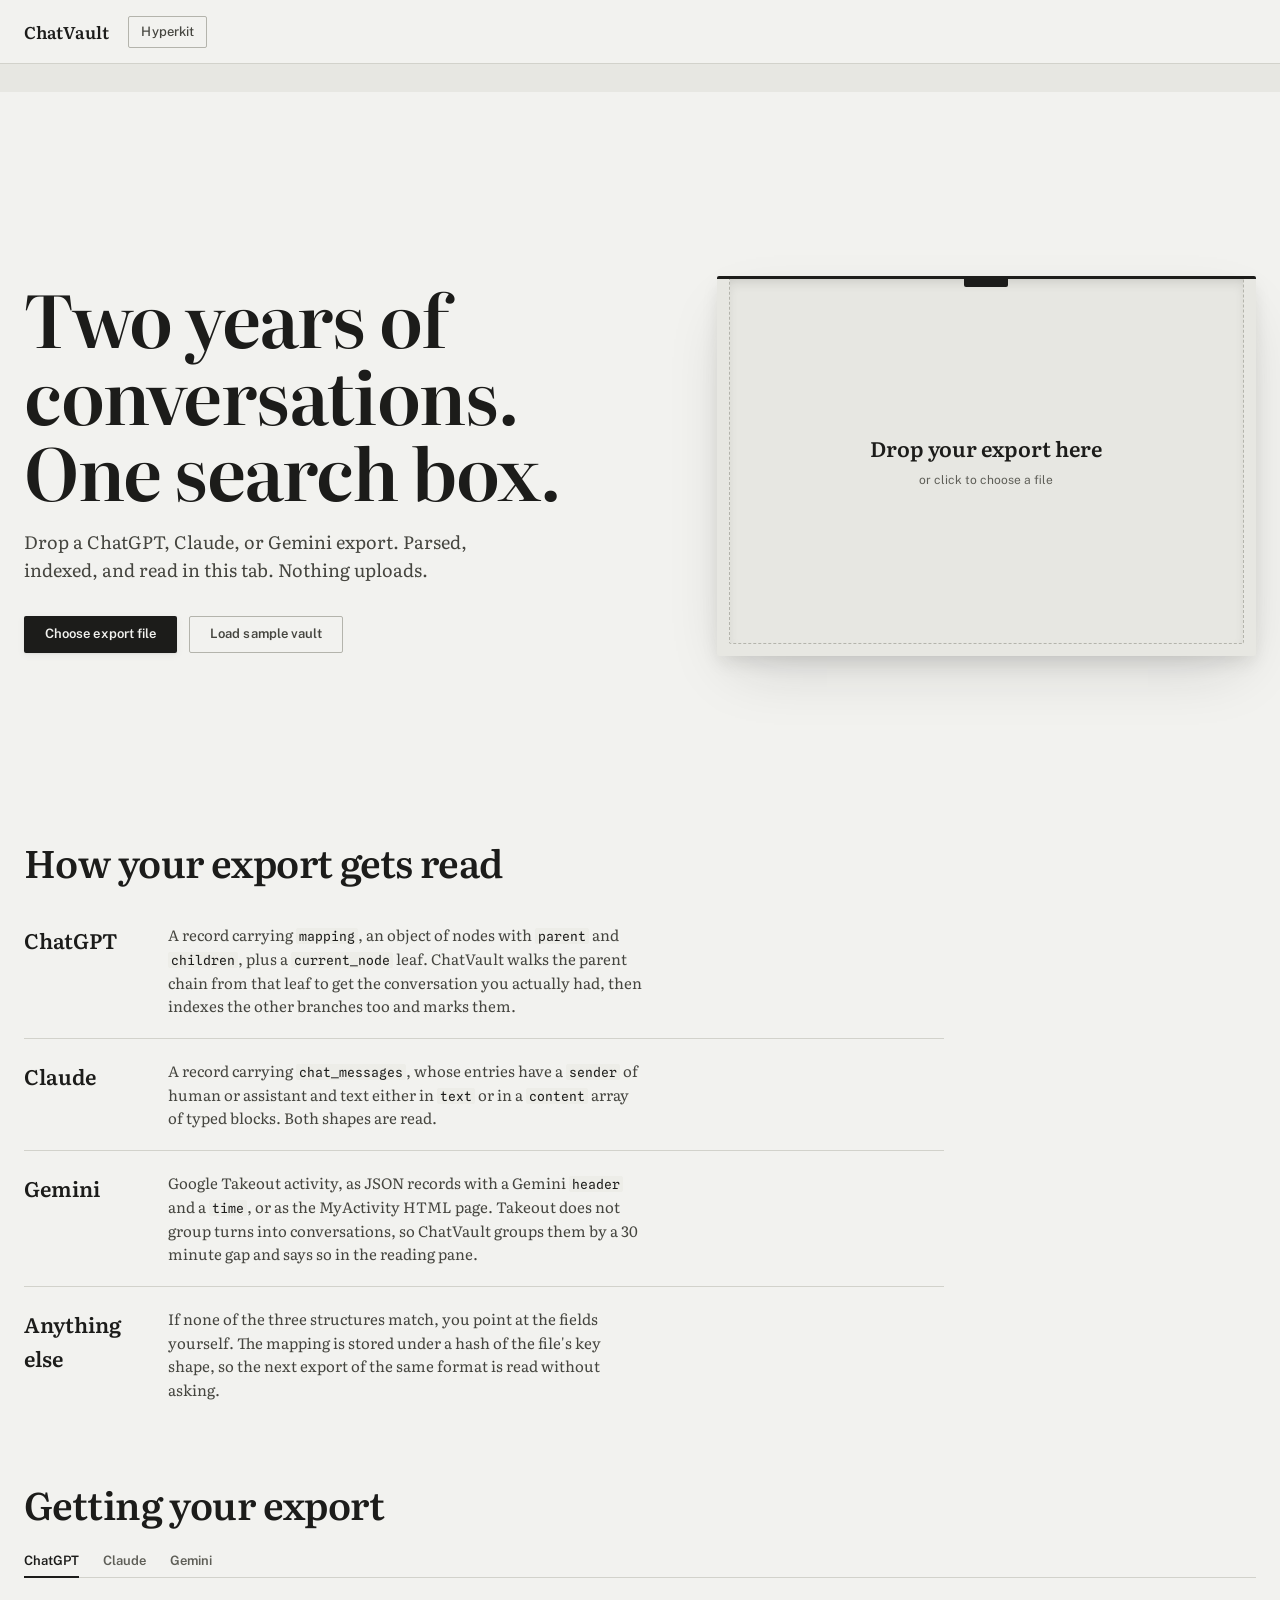
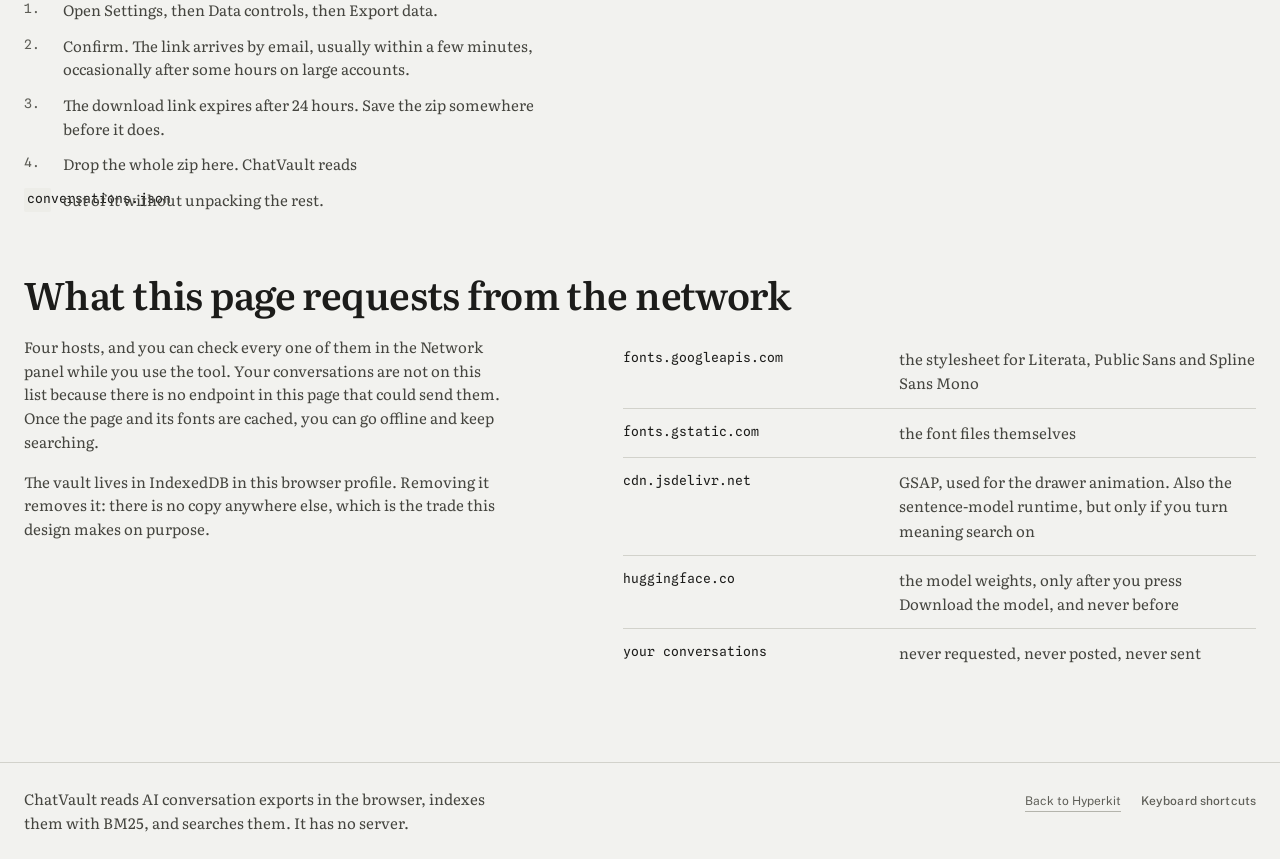
==== chatvault/index.html @ c75c545f "Six browser-native tools, one hub Each tool runs entirely in the visitor's browser: no backend, no b" ====
<!doctype html>
<html lang="en" data-vault="empty">
<head>
<meta charset="utf-8">
<meta name="viewport" content="width=device-width, initial-scale=1">
<title>ChatVault - search your ChatGPT, Claude and Gemini exports in this tab</title>
<meta name="description" content="Drop a ChatGPT, Claude or Gemini export into the page. ChatVault parses it in a Web Worker, builds a BM25 index in the browser, and searches every conversation. Nothing uploads.">
<meta name="color-scheme" content="light">
<!-- Card-catalogue drawer: paper grey card, amber index tab, ink rules. -->
<link rel="icon" href="data:image/svg+xml,%3Csvg xmlns='http://www.w3.org/2000/svg' viewBox='0 0 32 32'%3E%3Crect width='32' height='32' fill='%23F2F2EF'/%3E%3Crect x='8' y='4' width='10' height='5' fill='%23C8901A'/%3E%3Crect x='4.5' y='8.5' width='23' height='19' fill='none' stroke='%231C1C1A' stroke-width='2.5'/%3E%3Cpath d='M9 15h14M9 20h9' stroke='%231C1C1A' stroke-width='2.5'/%3E%3C/svg%3E">
<link rel="preconnect" href="https://fonts.googleapis.com">
<link rel="preconnect" href="https://fonts.gstatic.com" crossorigin>
<link rel="stylesheet" href="https://fonts.googleapis.com/css2?family=Literata:ital,opsz,wght@0,7..72,400..700;1,7..72,400..600&family=Public+Sans:wght@500;600&family=Spline+Sans+Mono:wght@400;500&display=swap">
<link rel="stylesheet" href="./css/tokens.css">
<link rel="stylesheet" href="./css/style.css">
</head>
<body>
<!--
  DIRECTION CONTRACT - chatvault

  THESIS
  A card catalogue for the conversations you already had. The product's one job is to
  prove, in the first three seconds, that a 340 MB export can be opened, indexed, and
  searched without a single byte leaving this tab. Every design decision serves either
  legibility of long-form text or the credibility of that claim. The interface is a
  naming and finding system, not a viewer.

  OWN-WORLD
  The library card catalogue cabinet. Drawers, index cards, tabs that stand proud of the
  card edge, hairline rules, cross-references. Cool paper grey ground (#F2F2EF), deep ink
  text (#1C1C1A), amber index tabs (#C8901A) as the single accent. Literata carries both
  display and body because this is a long-reading product and the serif is functional
  here, not decorative. Public Sans carries UI labels; Spline Sans Mono carries code and
  measured quantities. Corner radius is locked at 2px because a cut card edge is not
  round. No dark mode: this world is paper under a desk lamp, and the brief pins it light.

  STORY
  Empty drawer, filling drawer, full catalogue. The visitor arrives at a physical drawer
  front and drops a file into it. Slivers of card fly in batch by batch, back to front,
  and the drawer visibly thickens. Amber tabs rise from the stack, each one a real term
  pulled from the inverted index being built. The drawer closes, its front plate drops
  away, and the three-column cabinet behind it is revealed. The same stack of card slivers
  then compresses into a 120px spine strip under the search field, where it stays for the
  rest of the session as the live readout of every query. The animation is not decoration
  around the search; it is the search result.

  FIRST VIEWPORT
  Left 54%: an H1 in two lines, one 17-word subline, one primary action, one secondary
  action. Nothing else. No eyebrow, no metric strip, no logo wall, no scroll cue.
  Right 46%: the drop zone rendered as a drawer front, 380px tall, with a 3px ink top
  edge, a solid pull, and an offset soft shadow. It is a real control, not an illustration.
  At 1280x800 the first row of the next section shows about 40px, which is the only
  invitation to scroll the page needs.

  FORM
  Three columns at desktop: drawer (244px, filters, worded labels), index (372px,
  virtualised cards), reading pane (fluid, 68ch measure). One hairline system at 1px.
  One radius at 2px. One accent, amber, used for index tabs, search hits, and the active
  selection only. Shadows always carry an offset and a soft blur; there are no zero-offset
  halos. Spacing is tight inside a group and generous between groups, with more space
  above a heading than below it. Icons are a single drawn SVG set at 1.5px stroke and
  appear in exactly four places. There are no icon-only buttons and no icon rail, because
  a catalogue is a system of names.

  FINISH
  unreviewed and undocumented is unfinished; this build ends with the finish review, the verdict, and DESIGN.md
-->

<svg class="sprite" aria-hidden="true" focusable="false" width="0" height="0">
  <defs>
    <g id="ic-src-chatgpt"><path d="M8 2.2 13 5v6L8 13.8 3 11V5Z"/><path d="M8 2.2V8l5 3"/><path d="M8 8 3 11"/></g>
    <g id="ic-src-claude"><path d="M4 12.6 8 3l4 9.6"/><path d="M5.6 9.2h4.8"/></g>
    <g id="ic-src-gemini"><path d="M8 2.4c.5 3 2.1 4.6 5.1 5.1-3 .5-4.6 2.1-5.1 5.1C7.5 9.6 5.9 8 2.9 7.5c3-.5 4.6-2.1 5.1-5.1Z"/></g>
    <g id="ic-src-custom"><path d="M3.2 3.2h9.6v9.6H3.2z"/><path d="M6.2 6.2h3.6v3.6H6.2z"/></g>
    <g id="ic-chev-left"><path d="M9.8 3.4 5.2 8l4.6 4.6"/></g>
    <g id="ic-chev-right"><path d="M6.2 3.4 10.8 8l-4.6 4.6"/></g>
    <g id="ic-copy"><path d="M5.6 5.6h7v7h-7z"/><path d="M10.4 3.4h-7v7"/></g>
    <g id="ic-close"><path d="M4 4l8 8"/><path d="M12 4l-8 8"/></g>
  </defs>
</svg>

<a class="skiplink" href="#dropzone" data-when="empty">Skip to import</a>
<a class="skiplink" href="#q" data-when="loaded">Skip to search</a>

<header class="rail" id="rail">
  <a class="rail__mark" href="./index.html">ChatVault</a>

  <div class="rail__search" data-when="loaded">
    <div class="qfield">
      <label class="visually-hidden" for="q">Search every conversation</label>
      <input id="q" class="qfield__input" type="search" autocomplete="off" spellcheck="false"
             placeholder="Search every conversation" aria-describedby="q-hint">
      <span class="qfield__hint" id="q-hint">Esc to clear</span>
      <button type="button" id="syntax-toggle" class="linkbtn qfield__syntax" aria-expanded="false" aria-controls="syntax-panel">Syntax</button>
    </div>
    <p class="qfield__error" id="q-error" role="alert" hidden></p>
  </div>

  <nav class="rail__actions" aria-label="Vault">
    <span class="rail__badge" id="sample-badge" hidden>Sample vault</span>
    <button type="button" class="btn btn--line btn--sm" id="filters-toggle" data-when="loaded" aria-expanded="false" aria-controls="filters">Filters</button>
    <button type="button" class="btn btn--line btn--sm" id="stats-btn" data-when="loaded" aria-pressed="false">Stats</button>
    <button type="button" class="btn btn--line btn--sm" id="vault-toggle" data-when="loaded" aria-expanded="false" aria-controls="vault-panel">Import</button>
    <a class="btn btn--line btn--sm" href="../index.html">Hyperkit</a>
  </nav>
</header>

<div class="statusline" id="statusline" data-filled="false" role="status">
  <p class="statusline__text"></p>
</div>

<section class="syntax" id="syntax-panel" data-when="loaded" hidden aria-label="Query syntax">
  <dl class="syntax__list">
    <div><dt>"exact phrase"</dt><dd>words must appear next to each other</dd></div>
    <div><dt>-word</dt><dd>exclude conversations containing this word</dd></div>
    <div><dt>+word</dt><dd>this word is required</dd></div>
    <div><dt>role:human</dt><dd>only your messages. role:assistant for the other side</dd></div>
    <div><dt>source:chatgpt</dt><dd>also claude, gemini</dd></div>
    <div><dt>after:2025-03</dt><dd>before:2025-06-01</dd></div>
    <div><dt>has:code</dt><dd>only conversations containing a code block</dd></div>
  </dl>
</section>

<div class="controls" data-when="loaded">
  <div class="mode" id="mode-toggle" role="group" aria-label="Search mode">
    <span class="mode__indicator" aria-hidden="true"></span>
    <button type="button" class="mode__btn" data-mode="exact" aria-pressed="true" tabindex="0">Exact</button>
    <button type="button" class="mode__btn" data-mode="expanded" aria-pressed="false" tabindex="-1">Expanded</button>
    <button type="button" class="mode__btn" data-mode="meaning" aria-pressed="false" tabindex="-1" hidden disabled>Meaning</button>
  </div>
  <button type="button" class="linkbtn linkbtn--dotted" id="semantic-enable" aria-expanded="false" aria-controls="semantic-panel" hidden>Enable meaning search</button>
  <div class="chips" id="expansion-chips" hidden></div>
</div>

<div class="semantic" id="semantic-panel" data-when="loaded" hidden>
  <p class="semantic__body">This downloads a 23 MB sentence model from huggingface.co, once. It runs in this tab. Your conversations are never sent anywhere.</p>
  <p class="semantic__state" id="semantic-state"></p>
  <div class="semantic__actions">
    <button type="button" class="btn btn--solid btn--sm" id="semantic-go">Download the model</button>
    <button type="button" class="btn btn--line btn--sm" id="semantic-not-now">Not now</button>
  </div>
</div>

<section class="kbhelp" id="keyboard-help" hidden aria-label="Keyboard shortcuts">
  <dl class="kbhelp__list">
    <div><dt><kbd>/</kbd> <kbd>Ctrl</kbd>+<kbd>K</kbd></dt><dd>Focus the search field and select what is in it</dd></div>
    <div><dt><kbd>Esc</kbd></dt><dd>Clear the query, then close whatever is open, one layer at a time</dd></div>
    <div><dt><kbd>Up</kbd> <kbd>Down</kbd></dt><dd>Move through the index, even while typing</dd></div>
    <div><dt><kbd>Enter</kbd></dt><dd>Open the selected conversation. <kbd>Shift</kbd>+<kbd>Enter</kbd> keeps focus in the index</dd></div>
    <div><dt><kbd>j</kbd> <kbd>k</kbd></dt><dd>Next and previous message in the reading pane</dd></div>
    <div><dt><kbd>[</kbd> <kbd>]</kbd></dt><dd>Previous and next branch at the first branch point</dd></div>
    <div><dt><kbd>n</kbd> <kbd>Shift</kbd>+<kbd>n</kbd></dt><dd>Next and previous search hit</dd></div>
    <div><dt><kbd>Ctrl</kbd>+<kbd>Enter</kbd></dt><dd>Search including messages on branches you did not keep</dd></div>
    <div><dt><kbd>g</kbd> then <kbd>s</kbd></dt><dd>Statistics. <kbd>g</kbd> then <kbd>i</kbd> returns to the index</dd></div>
    <div><dt><kbd>?</kbd></dt><dd>Open and close this list</dd></div>
  </dl>
</section>

<div class="notice-host" id="page-notice" hidden></div>

<!-- ==================================================================== -->
<!-- EMPTY STATE                                                          -->
<!-- ==================================================================== -->
<main class="entry" data-when="empty">
  <section class="hero">
    <div class="hero__text">
      <h1 class="hero__title">Two years of conversations.<br>One search box.</h1>
      <p class="hero__sub">Drop a ChatGPT, Claude, or Gemini export. Parsed, indexed, and read in this tab. Nothing uploads.</p>
      <div class="hero__actions">
        <button type="button" class="btn btn--solid" id="choose-file">Choose export file</button>
        <button type="button" class="btn btn--line" id="load-sample">Load sample vault</button>
      </div>
    </div>

    <div class="hero__drawer">
      <div class="dropzone" id="dropzone" role="button" tabindex="0" data-state="idle"
           aria-label="Choose export file. You can also drop a file here.">
        <div class="dropzone__plate" aria-hidden="true"><span class="dropzone__pull"></span></div>
        <div class="dropzone__cavity">
          <canvas class="drawer-canvas" id="drawer-canvas" role="img" aria-label="The drawer fills with one card sliver per conversation as the file is read."></canvas>
          <div class="tabstrip" id="tabstrip" aria-hidden="true"></div>
          <div class="dropzone__copy">
            <p class="dropzone__label">Drop your export here</p>
            <p class="dropzone__sub">or click to choose a file</p>
          </div>
          <div class="dropzone__progress" id="dropzone-progress" role="progressbar" aria-valuemin="0" aria-valuemax="100" aria-valuenow="0" hidden>
            <span class="dropzone__bar"></span>
          </div>
        </div>
      </div>
      <!-- The drop zone above is the labelled control. This input is the file
           picker it opens, so it stays out of the tab order rather than
           appearing as a second, unlabelled button. -->
      <input class="visually-hidden" id="file-input" type="file" tabindex="-1" aria-hidden="true"
             accept=".json,.zip,.html,application/json,application/zip,text/html">
      <div class="notice-host" id="dropzone-notice" hidden></div>
      <div class="wizard-host" id="wizard" hidden></div>
    </div>
  </section>

  <section class="formats">
    <h2 class="section__title">How your export gets read</h2>
    <ol class="formats__list">
      <li class="formats__row">
        <span class="formats__name">ChatGPT</span>
        <p class="formats__what">A record carrying <code>mapping</code>, an object of nodes with <code>parent</code> and <code>children</code>, plus a <code>current_node</code> leaf. ChatVault walks the parent chain from that leaf to get the conversation you actually had, then indexes the other branches too and marks them.</p>
      </li>
      <li class="formats__row">
        <span class="formats__name">Claude</span>
        <p class="formats__what">A record carrying <code>chat_messages</code>, whose entries have a <code>sender</code> of human or assistant and text either in <code>text</code> or in a <code>content</code> array of typed blocks. Both shapes are read.</p>
      </li>
      <li class="formats__row">
        <span class="formats__name">Gemini</span>
        <p class="formats__what">Google Takeout activity, as JSON records with a Gemini <code>header</code> and a <code>time</code>, or as the MyActivity HTML page. Takeout does not group turns into conversations, so ChatVault groups them by a 30 minute gap and says so in the reading pane.</p>
      </li>
      <li class="formats__row">
        <span class="formats__name">Anything else</span>
        <p class="formats__what">If none of the three structures match, you point at the fields yourself. The mapping is stored under a hash of the file's key shape, so the next export of the same format is read without asking.</p>
      </li>
    </ol>
  </section>

  <section class="guides">
    <h2 class="section__title">Getting your export</h2>
    <div class="guides__tabs" id="guide-tabs" role="tablist" aria-label="Export instructions by provider">
      <button type="button" role="tab" id="guide-tab-chatgpt" aria-selected="true" aria-controls="guide-chatgpt" tabindex="0">ChatGPT</button>
      <button type="button" role="tab" id="guide-tab-claude" aria-selected="false" aria-controls="guide-claude" tabindex="-1">Claude</button>
      <button type="button" role="tab" id="guide-tab-gemini" aria-selected="false" aria-controls="guide-gemini" tabindex="-1">Gemini</button>
    </div>
    <div class="guides__panel" id="guide-chatgpt" role="tabpanel" aria-labelledby="guide-tab-chatgpt">
      <ol class="guides__steps">
        <li>Open Settings, then Data controls, then Export data.</li>
        <li>Confirm. The link arrives by email, usually within a few minutes, occasionally after some hours on large accounts.</li>
        <li>The download link expires after 24 hours. Save the zip somewhere before it does.</li>
        <li>Drop the whole zip here. ChatVault reads <code>conversations.json</code> out of it without unpacking the rest.</li>
      </ol>
    </div>
    <div class="guides__panel" id="guide-claude" role="tabpanel" aria-labelledby="guide-tab-claude" hidden>
      <ol class="guides__steps">
        <li>Open Settings, then Privacy, then Export data.</li>
        <li>Confirm. The link arrives by email, usually within minutes.</li>
        <li>The zip contains <code>conversations.json</code> along with account files that ChatVault ignores.</li>
        <li>Drop the zip here. If your browser cannot unzip in the page, unzip it and drop <code>conversations.json</code> instead.</li>
      </ol>
    </div>
    <div class="guides__panel" id="guide-gemini" role="tabpanel" aria-labelledby="guide-tab-gemini" hidden>
      <ol class="guides__steps">
        <li>Go to Google Takeout and deselect everything.</li>
        <li>Select My Activity, then use the format button to choose JSON, then restrict it to the Gemini Apps product.</li>
        <li>Export. Takeout is slower than the other two: expect anything from minutes to a day depending on account size.</li>
        <li>Drop the archive here, or drop <code>MyActivity.json</code> or <code>MyActivity.html</code> on its own.</li>
      </ol>
    </div>
  </section>

  <section class="privacy">
    <h2 class="section__title">What this page requests from the network</h2>
    <div class="privacy__grid">
      <div class="privacy__prose">
        <p>Four hosts, and you can check every one of them in the Network panel while you use the tool. Your conversations are not on this list because there is no endpoint in this page that could send them. Once the page and its fonts are cached, you can go offline and keep searching.</p>
        <p>The vault lives in IndexedDB in this browser profile. Removing it removes it: there is no copy anywhere else, which is the trade this design makes on purpose.</p>
      </div>
      <dl class="privacy__manifest">
        <div><dt>fonts.googleapis.com</dt><dd>the stylesheet for Literata, Public Sans and Spline Sans Mono</dd></div>
        <div><dt>fonts.gstatic.com</dt><dd>the font files themselves</dd></div>
        <div><dt>cdn.jsdelivr.net</dt><dd>GSAP, used for the drawer animation. Also the sentence-model runtime, but only if you turn meaning search on</dd></div>
        <div><dt>huggingface.co</dt><dd>the model weights, only after you press Download the model, and never before</dd></div>
        <div><dt>your conversations</dt><dd>never requested, never posted, never sent</dd></div>
      </dl>
    </div>
  </section>
</main>

<!-- ==================================================================== -->
<!-- LOADED STATE                                                         -->
<!-- ==================================================================== -->
<div class="spine" id="spine" data-when="loaded">
  <canvas class="spine__canvas" id="spine-canvas" tabindex="0" role="img"
          aria-label="One sliver per conversation, oldest at the left. Use the left and right arrow keys to move, Enter to open."></canvas>
  <p class="spine__label" id="spine-label" aria-live="off"></p>
</div>

<main class="workspace" id="workspace" data-when="loaded" data-view="index" data-pane="both">
  <aside class="filters" id="filters" data-open="false" aria-label="Filters">
    <div class="filtergroup">
      <h2 class="filters__head">Source</h2>
      <div class="chips" id="source-chips"></div>
    </div>

    <div class="filtergroup">
      <h2 class="filters__head">Who is speaking</h2>
      <div class="radios">
        <label><input type="radio" name="role" value="any" checked><span>Anyone</span></label>
        <label><input type="radio" name="role" value="human"><span>You asked</span></label>
        <label><input type="radio" name="role" value="assistant"><span>Assistant said</span></label>
      </div>
    </div>

    <div class="filtergroup">
      <h2 class="filters__head">Dates</h2>
      <div class="daterange">
        <label class="daterange__field"><span>From</span><input type="month" id="date-from" class="field"></label>
        <label class="daterange__field"><span>To</span><input type="month" id="date-to" class="field"></label>
      </div>
      <p class="daterange__error" id="date-error" hidden>
        The start month is after the end month.
        <button type="button" class="linkbtn" id="date-swap">Swap</button>
      </p>
      <div class="daterange__quick">
        <button type="button" class="linkbtn" data-range="30">Last 30 days</button>
        <button type="button" class="linkbtn" data-range="year">This year</button>
        <button type="button" class="linkbtn" data-range="all">All time</button>
      </div>
    </div>

    <div class="filtergroup">
      <h2 class="filters__head">Contents</h2>
      <label class="checkline"><input type="checkbox" id="has-code"><span>Only conversations with code</span></label>
    </div>

    <button type="button" class="filters__clear" id="clear-filters" hidden>Clear all filters (0)</button>
  </aside>

  <section class="index" id="index" aria-label="Conversation index">
    <header class="index__bar">
      <p class="index__count" aria-hidden="true">0 conversations</p>
    </header>
    <div class="index__skeleton" hidden></div>
    <div class="index__scroll">
      <div class="index__spacer"></div>
      <div class="index__track" role="listbox" tabindex="0" aria-label="Conversations"></div>
      <div class="index__empty" hidden></div>
    </div>
  </section>

  <section class="reader" id="reader" data-empty="true" aria-label="Conversation">
    <header class="reader__header">
      <button type="button" class="btn btn--line btn--sm reader__back" id="back-to-index">Back to index</button>
      <h2 class="reader__title">Nothing selected</h2>
      <p class="reader__meta"></p>
      <div class="reader__tools">
        <div class="matchbar" hidden>
          <span class="matchbar__count">0 matches</span>
          <button type="button" class="matchbar__prev" aria-label="Previous match"><svg width="10" height="10" viewBox="0 0 16 16" aria-hidden="true" class="ic"><use href="#ic-chev-left"></use></svg></button>
          <button type="button" class="matchbar__next" aria-label="Next match"><svg width="10" height="10" viewBox="0 0 16 16" aria-hidden="true" class="ic"><use href="#ic-chev-right"></use></svg></button>
        </div>
        <div class="export">
          <button type="button" class="btn btn--line btn--sm" id="export-btn" aria-expanded="false" aria-controls="export-popover">Export</button>
          <div class="popover" id="export-popover" hidden>
            <button type="button" data-export="one-markdown">This conversation as Markdown</button>
            <button type="button" data-export="one-json">This conversation as JSON</button>
            <hr>
            <button type="button" data-export="all-markdown">All results as Markdown (.zip)</button>
            <button type="button" data-export="all-json">All results as JSON</button>
          </div>
        </div>
      </div>
    </header>
    <div class="notice-host reader__notice" hidden></div>
    <p class="reader__empty">Pick a conversation on the left, or type in the search field. Every message on every branch is already indexed.</p>
    <div class="reader__paging" hidden></div>
    <div class="reader__scroll">
      <div class="reader__spacer"></div>
      <div class="reader__track"></div>
    </div>
  </section>

  <section class="stats" id="stats-view" aria-label="Statistics"></section>
</main>

<div class="vault" id="vault-panel" data-when="loaded" hidden aria-label="Vault">
  <div class="vault__inner">
    <h2 class="vault__title">Your vault</h2>
    <ul class="vault__sources" id="vault-sources"></ul>
    <p class="vault__usage" id="vault-usage"></p>
    <div class="vault__row">
      <button type="button" class="btn btn--line btn--sm" id="persist-btn">Keep this vault when storage runs low</button>
      <p class="vault__state" id="persist-state"></p>
    </div>
    <div class="vault__row">
      <button type="button" class="btn btn--solid btn--sm" id="import-more">Import another export</button>
    </div>
    <div class="vault__danger">
      <h3 class="vault__danger-title">Clear the whole vault</h3>
      <p class="vault__danger-body">This cannot be undone. Your original export files are not touched.</p>
      <label class="vault__confirm">
        <span>Type <code>delete</code> to confirm</span>
        <input type="text" id="delete-confirm" class="field" autocomplete="off" spellcheck="false">
      </label>
      <button type="button" class="btn btn--alert btn--sm" id="delete-btn" disabled>Clear the whole vault</button>
    </div>
    <button type="button" class="btn btn--line btn--sm vault__close" id="vault-close">Close</button>
  </div>
</div>

<p class="visually-hidden" id="live" aria-live="polite" aria-atomic="true"></p>

<footer class="foot">
  <p class="foot__what">ChatVault reads AI conversation exports in the browser, indexes them with BM25, and searches them. It has no server.</p>
  <nav class="foot__links" aria-label="Elsewhere">
    <a href="../index.html">Back to Hyperkit</a>
    <button type="button" class="linkbtn" id="kb-toggle" aria-expanded="false" aria-controls="keyboard-help">Keyboard shortcuts</button>
  </nav>
</footer>

<script src="https://cdn.jsdelivr.net/npm/gsap@3.13.0/dist/gsap.min.js" defer></script>
<script type="module" src="./js/main.js"></script>
</body>
</html>
---- chatvault/css/tokens.css ----
/* ==========================================================================
   ChatVault - design tokens
   World: library card catalogue (VISUAL-WORLDS.md #6, pinned).

   This file is the ONLY source of colour in the project.
   No bare hex values are allowed anywhere else in css/ or js/.

   Contrast ratios in comments are measured against the WCAG 2.x relative
   luminance formula and are stated as (foreground on background).
   ========================================================================== */

:root {
  color-scheme: light;

  /* ------------------------------------------------------------------
     SURFACES
     Cool paper grey. Not warm cream, not beige.
     ------------------------------------------------------------------ */
  --paper:              #F2F2EF;  /* page ground */
  --surface-card:       #FAFAF8;  /* index cards, assistant messages, popovers */
  --surface-recessed:   #E7E7E2;  /* drawer cavity, filter panel, skeletons */
  --surface-code:       #EDEDE8;  /* code blocks */
  --surface-inverse:    #1C1C1A;  /* selected chips, active toggle segment */

  /* ------------------------------------------------------------------
     INK
     Every step is lightened from --ink's own hue (near-neutral, hue 60,
     very low saturation). These are not neutral greys.
     ------------------------------------------------------------------ */
  --ink:            #1C1C1A;  /* 15.22 on paper | 16.33 on card | 13.76 on recessed */
  --ink-2:          #45453F;  /*  8.60 on paper |  9.23 on card |  7.78 on recessed */
  --ink-3:          #5E5E57;  /*  5.82 on paper |  6.25 on card |  5.27 on recessed */
  --ink-4:          #67675F;  /*  5.08 on paper |  5.45 on card |  4.86 on code     */
  --ink-disabled:   #7E7E76;  /*  3.72 on paper |  3.30 on recessed (disabled only) */

  /* ------------------------------------------------------------------
     RULES
     One hairline system. 1px everywhere. Non-text, so no 4.5 floor.
     ------------------------------------------------------------------ */
  --rule:           #D2D2CB;  /* 1.35 on paper - row and section dividers */
  --rule-strong:    #B4B4AC;  /* 1.86 on paper - field underlines, chip outlines */

  /* ------------------------------------------------------------------
     ACCENT - amber. The colour of an index tab. The only accent.
     --amber is for surfaces and lines ONLY. It never carries text.
     Text that must read as amber uses --amber-deep.
     ------------------------------------------------------------------ */
  --amber:              #C8901A;  /* 2.51 on paper - surfaces and 1-3px marks only */
  --amber-deep:         #8A5F06;  /*  5.03 on paper |  5.40 on card |  4.81 on code */
  --amber-wash:         #F6E7C4;  /* ink 13.94 on it | ink-3 5.33 on it */
  --amber-wash-strong:  #EFD9A8;  /* ink 12.40 on it - hover step of amber-wash */
  --hit:                #F0D48A;  /* ink 11.78 on it - search <mark> ground */
  --ink-on-amber:       #1C1C1A;  /* 6.06 on --amber */

  /* ------------------------------------------------------------------
     ALERT - semantic only, never decorative. No green anywhere:
     success is expressed with amber plus words.
     ------------------------------------------------------------------ */
  --alert:          #A62B1F;  /* 6.27 on paper | 6.73 on card | 5.65 on alert-wash */
  --alert-wash:     #F7E2DE;  /* ink 13.73 on it */

  /* the only translucent colour in the system, tinted from the ink hue */
  --scrim:          rgba(28, 28, 26, .28);

  /* ------------------------------------------------------------------
     CODE TOKENS - all inside the paper world's gamut (ink, amber,
     burnt earth, grey). Keywords use weight, not hue.
     Background is --surface-code.
     ------------------------------------------------------------------ */
  --code-key:       #1C1C1A;  /* 14.53 on code - paired with weight 650 */
  --code-str:       #8A5F06;  /*  4.81 on code */
  --code-num:       #8C3B12;  /*  6.50 on code */
  --code-com:       #67675F;  /*  4.86 on code - italic */
  --code-punct:     #5E5E57;  /*  5.56 on code */
  --code-weight-key: 650;

  /* ------------------------------------------------------------------
     FOCUS
     ------------------------------------------------------------------ */
  --focus:          #8A5F06;  /* 5.03 on paper - default ring */
  --focus-inverse:  #C8901A;  /* 6.06 on --surface-inverse */
  --focus-width:    2px;
  --focus-offset:   2px;

  /* ------------------------------------------------------------------
     TYPE FAMILIES
     Literata is the only serif in the whole portfolio, justified by
     long-form reading and by the catalogue-card typographic tradition.
     ------------------------------------------------------------------ */
  --font-read: "Literata", Georgia, "Times New Roman", serif;
  --font-ui:   "Public Sans", system-ui, -apple-system, "Segoe UI", sans-serif;
  --font-mono: "Spline Sans Mono", ui-monospace, "SF Mono", Menlo, monospace;

  /* ------------------------------------------------------------------
     TYPE SCALE
     Each token below is used together with its matching line-height,
     tracking, weight and optical size. Ratios: 4.5 / 2.375 / 1.3125 /
     1.0625 / 0.8125. Tracking floor is -0.02em (limit is -0.04em).
     ------------------------------------------------------------------ */

  /* display - H1 */
  --t-display-size:   clamp(2.75rem, 6.2vw, 4.5rem);
  --t-display-lh:     1.06;
  --t-display-ls:     -0.02em;
  --t-display-wght:   620;
  --t-display-opsz:   72;

  /* h2 - section headings */
  --t-h2-size:        clamp(1.75rem, 3vw, 2.375rem);
  --t-h2-lh:          1.14;
  --t-h2-ls:          -0.015em;
  --t-h2-wght:        600;
  --t-h2-opsz:        36;

  /* h3 - conversation title, stats subheads */
  --t-h3-size:        1.3125rem;
  --t-h3-lh:          1.25;
  --t-h3-ls:          -0.01em;
  --t-h3-wght:        600;
  --t-h3-opsz:        20;

  /* card - index card title */
  --t-card-size:      1rem;
  --t-card-lh:        1.32;
  --t-card-ls:        -0.005em;
  --t-card-wght:      560;
  --t-card-opsz:      16;

  /* read - message body */
  --t-read-size:      1.0625rem;
  --t-read-lh:        1.62;
  --t-read-ls:        0em;
  --t-read-wght:      400;
  --t-read-opsz:      16;
  /* Measured, not assumed: `ch` is the advance of "0", which in Literata is
     much wider than its average lowercase letter, so 68ch renders about 90
     characters per line. 56ch lands the rendered line at 65 to 75 characters,
     which is what the requirement is actually about. */
  --measure-read:     56ch;

  /* body - explanatory prose */
  --t-body-size:      0.9375rem;
  --t-body-lh:        1.58;
  --t-body-ls:        0em;
  --t-body-wght:      400;
  --t-body-opsz:      14;
  --measure-body:     53ch;   /* same correction, measured at the 15px body size */

  /* ui - buttons, chips, filter labels */
  --t-ui-size:        0.8125rem;
  --t-ui-lh:          1.40;
  --t-ui-ls:          0.005em;
  --t-ui-wght:        500;

  /* ui-sm - metadata, role labels, card second line */
  --t-ui-sm-size:     0.75rem;
  --t-ui-sm-lh:       1.35;
  --t-ui-sm-ls:       0.01em;
  --t-ui-sm-wght:     500;

  /* mono - code, byte counts, query syntax */
  --t-mono-size:      0.8125rem;
  --t-mono-lh:        1.62;
  --t-mono-ls:        0em;
  --t-mono-wght:      400;

  /* mono-sm - tab strip terms above the spine */
  --t-mono-sm-size:   0.6875rem;
  --t-mono-sm-lh:     1.4;
  --t-mono-sm-ls:     0.02em;
  --t-mono-sm-wght:   500;

  /* italic descender reserve - Literata italic y g j p q */
  --italic-lh-floor:  1.1;
  --italic-pb:        0.08em;

  /* ------------------------------------------------------------------
     SPACING - 4px base.
     Rhythm: tight inside a group, generous between groups,
     twice as much space above a heading as below it.
     ------------------------------------------------------------------ */
  --s-1:  2px;
  --s-2:  4px;
  --s-3:  6px;
  --s-4:  8px;
  --s-5:  12px;
  --s-6:  16px;
  --s-7:  20px;
  --s-8:  24px;
  --s-9:  32px;
  --s-10: 44px;
  --s-11: 60px;
  --s-12: 84px;
  --s-13: 120px;

  --space-heading-above: var(--s-11);  /* 60px */
  --space-heading-below: var(--s-7);   /* 20px, exactly one third of above */
  --space-section:       var(--s-12);  /* 84px desktop */

  /* ------------------------------------------------------------------
     RADIUS - one system, locked. A cut card edge is not round.
     No pills, no 12px cards, no circular buttons.
     ------------------------------------------------------------------ */
  --r:    2px;
  --r-0:  0px;

  /* ------------------------------------------------------------------
     SHADOW - every shadow carries an offset and a soft blur,
     tinted from the ink hue. No zero-offset halos.
     No hard block shadows: this world is not neobrutalist.
     ------------------------------------------------------------------ */
  --shadow-card:          0 1px 2px rgba(28, 28, 26, .06), 0 2px 8px rgba(28, 28, 26, .05);
  --shadow-raised:        0 2px 4px rgba(28, 28, 26, .07), 0 10px 24px -6px rgba(28, 28, 26, .11);
  --shadow-drawer:        0 8px 18px -4px rgba(28, 28, 26, .13), 0 24px 60px -18px rgba(28, 28, 26, .18);
  --shadow-drawer-hover:  0 10px 22px -4px rgba(28, 28, 26, .16), 0 30px 72px -18px rgba(28, 28, 26, .22);
  --shadow-inset-rule:    inset 0 -1px 0 var(--rule);
  --shadow-drawer-cavity: inset 0 6px 14px -6px rgba(28, 28, 26, .20);

  /* ------------------------------------------------------------------
     MOTION
     Exponential ease-out from an already-visible default state.
     Linear is never a default. "none" is used in exactly two places
     and both are data-driven, not motion: the tab strip's continuous
     drift and the canvas progress value bound to real byte progress.
     ------------------------------------------------------------------ */
  --dur-1:      120ms;   /* state feedback: hover, chip toggle, :active */
  --dur-2:      180ms;   /* search restate, tab rise, popover open */
  --dur-3:      300ms;   /* pane swap, mobile overlay slide */
  --dur-4:      520ms;   /* drawer plate drop, workspace reveal */
  --dur-batch:  640ms;   /* one batch of card slivers in flight */
  --dur-trail:  350ms;   /* sliver trail decay */

  --ease-out:     cubic-bezier(.16, 1, .3, 1);      /* default, ~ power4.out */
  --ease-settle:  cubic-bezier(.22, 1.15, .36, 1);  /* tiny overshoot on landing */
  --ease-in-out:  cubic-bezier(.65, 0, .35, 1);     /* pane swap */
  --ease-in:      cubic-bezier(.55, 0, 1, .45);     /* exits only */

  /* ------------------------------------------------------------------
     LAYOUT
     ------------------------------------------------------------------ */
  --rail-h:           64px;
  --rail-h-mobile:    112px;
  --status-h:         28px;   /* always reserved, prevents CLS */
  --spine-h:          120px;
  --spine-h-mobile:   72px;
  --drawer-w:         244px;
  --index-w:          372px;
  --index-w-md:       300px;
  --row-h-index:      92px;
  --row-h-index-sm:   104px;
  --row-h-msg-est:    180px;  /* estimate before measurement */
  --dropzone-h:       380px;
  --dropzone-h-sm:    240px;
  --bp-md:            768px;
  --bp-lg:            1120px;

  /* canvas geometry for the signature moment */
  --sliver-h:         3px;
  --sliver-gap:       1px;
  --sliver-max:       4000;
}

/* ==========================================================================
   REDUCED MOTION
   Content is visible by default in every case. Nothing in this stylesheet
   sets opacity: 0 waiting to be rescued by JavaScript. These overrides only
   collapse durations; the GSAP side is handled with gsap.matchMedia().
   ========================================================================== */
@media (prefers-reduced-motion: reduce) {
  :root {
    --dur-1:     1ms;
    --dur-2:     1ms;
    --dur-3:     1ms;
    --dur-4:     1ms;
    --dur-batch: 1ms;
    --dur-trail: 1ms;
  }
}

/* ==========================================================================
   NO DARK MODE - deliberate.
   The use scene is long-form reading of large amounts of text, the world is
   a paper card catalogue, and VISUAL-WORLDS.md pins this project as light.
   A prefers-color-scheme: dark block would contradict all three.
   ========================================================================== */
---- chatvault/css/style.css ----
/* ==========================================================================
   ChatVault - layout and components
   Every colour, size, radius, shadow and duration below comes from
   tokens.css. There are no bare hex values in this file.
   ========================================================================== */

*,
*::before,
*::after { box-sizing: border-box; }

html {
  background: var(--paper);
  -webkit-text-size-adjust: 100%;
}

body {
  margin: 0;
  min-height: 100dvh;
  background: var(--paper);
  color: var(--ink);
  font-family: var(--font-read);
  font-size: var(--t-read-size);
  line-height: var(--t-read-lh);
  font-variation-settings: "opsz" var(--t-read-opsz);
  display: flex;
  flex-direction: column;
}

h1, h2, h3, h4, p, dl, dd, ol, ul, figure, pre { margin: 0; }

/* Body is a flex column. Everything except the workspace keeps its own height;
   only the workspace absorbs what is left. Without this the rail and the status
   slot shrink and the 28px reserved slot stops preventing layout shift. */
body > .rail,
body > .statusline,
body > .syntax,
body > .controls,
body > .semantic,
body > .kbhelp,
body > .notice-host,
body > .spine,
body > .foot,
body > .sprite,
body > .skiplink { flex: none; }
ol, ul { padding: 0; list-style: none; }
code, pre, kbd { font-family: var(--font-mono); }

.sprite { position: absolute; }
.ic {
  fill: none;
  stroke: currentColor;
  stroke-width: 1.5;
  stroke-linecap: round;
  stroke-linejoin: round;
  flex: none;
}

.visually-hidden {
  position: absolute;
  width: 1px; height: 1px;
  margin: -1px; padding: 0;
  overflow: hidden;
  clip-path: inset(50%);
  white-space: nowrap;
  border: 0;
}

:focus-visible {
  outline: var(--focus-width) solid var(--focus);
  outline-offset: var(--focus-offset);
}

::selection { background: var(--hit); color: var(--ink); }

/* ---------------------------------------------------------- page states */

/* The hidden attribute must win over any component `display` rule below.
   Without this, panels authored with display:flex/grid ignore [hidden]. */
[hidden] { display: none !important; }

[data-vault="empty"] [data-when="loaded"] { display: none !important; }
[data-vault="loaded"] [data-when="empty"] { display: none !important; }

/* ------------------------------------------------------------- skip link */

.skiplink {
  position: absolute;
  left: var(--s-6);
  top: calc(-1 * var(--s-13));
  z-index: 40;
  background: var(--surface-inverse);
  color: var(--paper);
  font-family: var(--font-ui);
  font-size: var(--t-ui-size);
  font-weight: var(--t-ui-wght);
  padding: var(--s-3) var(--s-6);
  border-radius: var(--r);
  text-decoration: none;
  transition: top var(--dur-2) var(--ease-out);
}
.skiplink:focus { top: var(--s-4); }

/* ------------------------------------------------------------- controls */

.btn {
  display: inline-flex;
  align-items: center;
  gap: var(--s-3);
  white-space: nowrap;
  font-family: var(--font-ui);
  font-size: var(--t-ui-size);
  line-height: var(--t-ui-lh);
  letter-spacing: var(--t-ui-ls);
  font-weight: 600;
  border-radius: var(--r);
  border: 1px solid transparent;
  padding: var(--s-4) var(--s-7);
  background: none;
  color: var(--ink);
  cursor: pointer;
  text-decoration: none;
  transition: background-color var(--dur-1) var(--ease-out),
              border-color var(--dur-1) var(--ease-out),
              color var(--dur-1) var(--ease-out),
              transform var(--dur-1) var(--ease-out),
              box-shadow var(--dur-1) var(--ease-out);
}
.btn--sm { padding: var(--s-3) var(--s-5); font-weight: var(--t-ui-wght); }
.btn--solid {
  background: var(--surface-inverse);
  color: var(--paper);
  box-shadow: var(--shadow-card);
}
.btn--solid:hover { background: var(--ink-2); }
.btn--line { border-color: var(--rule-strong); color: var(--ink-2); }
.btn--line:hover { border-color: var(--ink-3); color: var(--ink); background: var(--surface-card); }
.btn--alert { border: 1px solid var(--alert); color: var(--alert); }
.btn--alert:hover { background: var(--alert-wash); }
.btn:active { transform: translateY(1px); box-shadow: none; }
.btn:disabled,
.btn[aria-disabled="true"] {
  color: var(--ink-disabled);
  border-color: var(--rule);
  background: none;
  cursor: not-allowed;
  transform: none;
}
.btn--solid:disabled { background: var(--surface-recessed); color: var(--ink-disabled); box-shadow: none; }

.linkbtn {
  display: inline-flex;
  align-items: center;
  gap: var(--s-2);
  font-family: var(--font-ui);
  font-size: var(--t-ui-sm-size);
  line-height: var(--t-ui-sm-lh);
  letter-spacing: var(--t-ui-sm-ls);
  font-weight: var(--t-ui-sm-wght);
  color: var(--ink-3);
  background: none;
  border: 0;
  padding: 2px 0;
  cursor: pointer;
  text-decoration: none;
  transition: color var(--dur-1) var(--ease-out);
}
.linkbtn:hover { color: var(--ink); }
.linkbtn:active { transform: translateY(1px); }
.linkbtn--dotted { border-bottom: 1px dotted var(--rule-strong); }
.linkbtn--strong { color: var(--ink); font-family: var(--font-read); font-size: var(--t-body-size); text-align: left; }
.linkbtn--alert { color: var(--alert); }
.linkbtn.is-error { color: var(--alert); }

.field {
  font-family: var(--font-ui);
  font-size: var(--t-ui-size);
  color: var(--ink);
  background: var(--surface-card);
  border: 1px solid var(--rule-strong);
  border-radius: var(--r);
  padding: var(--s-3) var(--s-4);
  min-height: 34px;
  width: 100%;
}
.field:hover { border-color: var(--ink-3); }
.field.is-error { border-color: var(--alert); }

/* ------------------------------------------------------------------ rail */

.rail {
  display: flex;
  align-items: center;
  gap: var(--s-7);
  height: var(--rail-h);
  padding: 0 var(--s-8);
  background: var(--paper);
  box-shadow: var(--shadow-inset-rule);
  position: sticky;
  top: 0;
  z-index: 20;
}
.rail__mark {
  font-family: var(--font-read);
  font-size: 1.0625rem;
  font-weight: 600;
  font-variation-settings: "opsz" 20;
  letter-spacing: -0.01em;
  color: var(--ink);
  text-decoration: none;
  flex: none;
}
.rail__search { flex: 1 1 auto; min-width: 0; position: relative; }
.rail__actions { display: flex; align-items: center; gap: var(--s-4); flex: none; }
.rail__badge {
  font-family: var(--font-ui);
  font-size: var(--t-ui-sm-size);
  font-weight: 600;
  color: var(--ink);
  background: var(--amber-wash);
  border-radius: var(--r);
  padding: var(--s-2) var(--s-4);
}

.qfield {
  display: flex;
  align-items: center;
  gap: var(--s-4);
  border-bottom: 1px solid var(--rule-strong);
  padding-bottom: 1px;
  transition: border-color var(--dur-1) var(--ease-out);
}
.qfield:hover { border-bottom-color: var(--ink-3); }
.qfield:focus-within {
  border-bottom: 2px solid var(--amber);
  padding-bottom: 0;
}
.qfield__input {
  flex: 1 1 auto;
  min-width: 0;
  height: 40px;
  border: 0;
  background: none;
  color: var(--ink);
  font-family: var(--font-read);
  font-size: var(--t-read-size);
  padding: 0 var(--s-4);
}
.qfield__input::placeholder { color: var(--ink-3); opacity: 1; }
.qfield__input:focus { outline: none; }
.qfield:focus-within { outline: var(--focus-width) solid var(--focus); outline-offset: var(--focus-offset); }
.qfield__input.is-error ~ .qfield__syntax { color: var(--alert); }
.qfield__hint {
  font-family: var(--font-ui);
  font-size: var(--t-ui-sm-size);
  color: var(--ink-3);
  opacity: 0;
  flex: none;
}
.qfield:focus-within .qfield__hint { opacity: 1; }
.qfield__syntax { flex: none; }
.qfield__error {
  position: absolute;
  left: var(--s-4);
  top: calc(100% + 2px);
  font-family: var(--font-ui);
  font-size: var(--t-ui-sm-size);
  color: var(--alert);
}

/* ------------------------------------------------------------ status line */

.statusline {
  height: var(--status-h);
  display: flex;
  align-items: center;
  padding: 0 var(--s-8);
  background: var(--surface-recessed);
  overflow: hidden;
}
.statusline__text {
  font-family: var(--font-ui);
  font-size: var(--t-ui-sm-size);
  letter-spacing: var(--t-ui-sm-ls);
  color: var(--ink-2);
  opacity: 0;
  transition: opacity var(--dur-2) var(--ease-out);
  white-space: nowrap;
  overflow: hidden;
  text-overflow: ellipsis;
}
.statusline[data-filled="true"] .statusline__text { opacity: 1; }

/* --------------------------------------------------------- syntax panel */

.syntax {
  padding: var(--s-6) var(--s-8) var(--s-7);
  background: var(--surface-recessed);
  box-shadow: var(--shadow-inset-rule);
}
.syntax__list {
  display: grid;
  grid-template-columns: repeat(auto-fit, minmax(280px, 1fr));
  gap: var(--s-3) var(--s-9);
  max-width: 1100px;
}
.syntax__list > div { display: flex; gap: var(--s-5); align-items: baseline; }
.syntax__list dt {
  font-family: var(--font-mono);
  font-size: var(--t-mono-size);
  color: var(--ink);
  flex: none;
  min-width: 15ch;
}
.syntax__list dd {
  font-family: var(--font-read);
  font-size: var(--t-body-size);
  color: var(--ink-2);
}

/* -------------------------------------------------------- mode + chips */

.controls {
  display: flex;
  align-items: center;
  gap: var(--s-6);
  flex-wrap: wrap;
  padding: var(--s-5) var(--s-8) var(--s-4);
}
.mode {
  position: relative;
  display: inline-flex;
  height: 28px;
  border: 1px solid var(--rule-strong);
  border-radius: var(--r);
  overflow: hidden;
  flex: none;
}
.mode__indicator {
  position: absolute;
  inset: 0 auto 0 0;
  width: 0;
  background: var(--surface-inverse);
  transition: transform var(--dur-2) var(--ease-out), width var(--dur-2) var(--ease-out);
}
.mode__btn {
  position: relative;
  z-index: 1;
  border: 0;
  background: none;
  cursor: pointer;
  padding: 0 var(--s-5);
  font-family: var(--font-ui);
  font-size: var(--t-ui-sm-size);
  font-weight: 600;
  letter-spacing: var(--t-ui-sm-ls);
  color: var(--ink-2);
  transition: color var(--dur-1) var(--ease-out), background-color var(--dur-1) var(--ease-out);
}
.mode__btn:hover:not([aria-pressed="true"]):not(:disabled) { background: var(--surface-recessed); color: var(--ink); }
.mode__btn[aria-pressed="true"] { color: var(--paper); }
.mode__btn:disabled { color: var(--ink-disabled); cursor: not-allowed; }
.mode__btn:active:not(:disabled) { transform: translateY(1px); }

.chips { display: flex; flex-wrap: wrap; gap: var(--s-4); align-items: center; }

.chip {
  display: inline-flex;
  align-items: center;
  gap: var(--s-3);
  height: 24px;
  padding: 0 var(--s-3);
  border-radius: var(--r);
  border: 1px solid transparent;
  background: var(--amber-wash);
  color: var(--ink);
  font-family: var(--font-ui);
  font-size: var(--t-ui-sm-size);
  font-weight: var(--t-ui-sm-wght);
  cursor: default;
}
.chip--expansion:hover { background: var(--amber-wash-strong); }
.chip__x {
  display: inline-flex;
  border: 0;
  background: none;
  padding: 0;
  color: var(--ink-3);
  cursor: pointer;
  transition: color var(--dur-1) var(--ease-out);
}
.chip--expansion:hover .chip__x { color: var(--alert); }
.chip__x:active { transform: translateY(1px); }

.chip--source {
  height: 28px;
  background: none;
  border-color: var(--rule-strong);
  color: var(--ink-2);
  cursor: pointer;
  padding: 0 var(--s-4);
  transition: background-color var(--dur-1) var(--ease-out), border-color var(--dur-1) var(--ease-out), color var(--dur-1) var(--ease-out);
}
.chip--source:hover { border-color: var(--ink-3); color: var(--ink); }
.chip--source.is-on { background: var(--surface-inverse); border-color: var(--surface-inverse); color: var(--paper); }
.chip--source.is-on:focus-visible { outline-color: var(--focus-inverse); }
.chip--source:active { transform: translateY(1px); }
.chip__n { font-family: var(--font-mono); font-size: var(--t-mono-sm-size); opacity: 0.72; }

.chip--drop { background: var(--surface-recessed); cursor: pointer; }
.chip--drop:hover { background: var(--amber-wash); }

/* ------------------------------------------------------ semantic panel */

.semantic {
  margin: 0 var(--s-8) var(--s-5);
  padding: var(--s-6) var(--s-7);
  border-top: 1px solid var(--amber-deep);
  background: var(--amber-wash);
  border-radius: var(--r);
  max-width: 72ch;
}
.semantic__body { font-size: var(--t-body-size); line-height: var(--t-body-lh); color: var(--ink); }
.semantic__state {
  font-family: var(--font-mono);
  font-size: var(--t-mono-size);
  color: var(--ink-2);
  margin-top: var(--s-3);
}
.semantic__actions { display: flex; gap: var(--s-4); margin-top: var(--s-5); }

/* ------------------------------------------------------- keyboard help */

.kbhelp {
  padding: var(--s-7) var(--s-8) var(--s-8);
  background: var(--surface-recessed);
  box-shadow: var(--shadow-inset-rule);
}
.kbhelp__list {
  display: grid;
  grid-template-columns: repeat(auto-fit, minmax(340px, 1fr));
  gap: var(--s-4) var(--s-9);
  max-width: 1100px;
}
.kbhelp__list > div { display: flex; gap: var(--s-5); align-items: baseline; }
.kbhelp__list dt { flex: none; min-width: 16ch; display: flex; gap: var(--s-2); flex-wrap: wrap; }
.kbhelp__list dd { font-size: var(--t-body-size); color: var(--ink-2); }
kbd {
  display: inline-block;
  min-width: 18px;
  height: 18px;
  line-height: 16px;
  text-align: center;
  padding: 0 4px;
  border: 1px solid var(--rule-strong);
  border-radius: var(--r);
  background: var(--surface-card);
  font-size: var(--t-mono-sm-size);
  color: var(--ink);
}

/* --------------------------------------------------------------- notice */

.notice-host { padding: 0 var(--s-8) var(--s-6); }
.notice {
  border-top: 1px solid var(--alert);
  background: var(--alert-wash);
  border-radius: var(--r);
  padding: var(--s-6) var(--s-7);
  max-width: 78ch;
}
.notice--amber { border-top-color: var(--amber-deep); background: var(--amber-wash); }
.notice__title {
  font-family: var(--font-ui);
  font-size: 0.8125rem;
  font-weight: 600;
  color: var(--ink);
}
.notice__body {
  margin-top: var(--s-3);
  font-size: var(--t-body-size);
  line-height: var(--t-body-lh);
  color: var(--ink-2);
  max-width: var(--measure-body);
}
.notice__mono {
  margin-top: var(--s-5);
  font-family: var(--font-mono);
  font-size: var(--t-mono-size);
  background: var(--surface-code);
  color: var(--ink);
  padding: var(--s-4) var(--s-5);
  border-radius: var(--r);
  overflow-x: auto;
}
.notice__list, .notice__files {
  margin-top: var(--s-5);
  display: grid;
  gap: var(--s-2);
  font-family: var(--font-mono);
  font-size: var(--t-mono-size);
  color: var(--ink-2);
  max-height: 220px;
  overflow-y: auto;
}
.notice__actions { display: flex; gap: var(--s-4); margin-top: var(--s-6); flex-wrap: wrap; }

/* ==========================================================================
   EMPTY STATE
   ========================================================================== */

.entry {
  flex: 1 1 auto;
  padding: 0 var(--s-8) var(--s-12);
  max-width: 1320px;
  width: 100%;
  margin: 0 auto;
}

.section__title {
  font-family: var(--font-read);
  font-size: var(--t-h2-size);
  line-height: var(--t-h2-lh);
  letter-spacing: var(--t-h2-ls);
  font-weight: var(--t-h2-wght);
  font-variation-settings: "opsz" var(--t-h2-opsz);
  text-wrap: balance;
  margin-top: var(--space-heading-above);
  margin-bottom: var(--space-heading-below);
}

/* hero */

.hero {
  display: grid;
  grid-template-columns: 54fr 46fr;
  gap: var(--s-11);
  align-items: center;
  padding-top: var(--s-11);
  min-height: calc(100dvh - var(--rail-h) - var(--status-h) - var(--s-13));
}
.hero__title {
  font-family: var(--font-read);
  font-size: var(--t-display-size);
  line-height: var(--t-display-lh);
  letter-spacing: var(--t-display-ls);
  font-weight: var(--t-display-wght);
  font-variation-settings: "opsz" var(--t-display-opsz);
  text-wrap: balance;
}
.hero__sub {
  margin-top: var(--s-7);
  max-width: 46ch;
  font-size: 1.125rem;
  line-height: 1.56;
  color: var(--ink-2);
}
.hero__actions { display: flex; gap: var(--s-5); margin-top: var(--s-9); }

/* drop zone: a drawer front */

.hero__drawer { position: relative; }
.dropzone {
  position: relative;
  height: var(--dropzone-h);
  border: 0;
  padding: 0;
  width: 100%;
  background: var(--surface-recessed);
  border-radius: var(--r);
  box-shadow: var(--shadow-drawer);
  cursor: pointer;
  overflow: hidden;
  text-align: left;
  transition: box-shadow var(--dur-2) var(--ease-out), background-color var(--dur-2) var(--ease-out);
}
.dropzone__plate {
  position: absolute;
  inset: 0 0 auto 0;
  height: 3px;
  background: var(--ink);
  z-index: 3;
}
.dropzone__pull {
  position: absolute;
  left: 50%;
  top: 3px;
  width: 44px;
  height: 8px;
  margin-left: -22px;
  background: var(--ink);
  border-radius: 0 0 var(--r) var(--r);
  transition: transform var(--dur-2) var(--ease-out);
}
.dropzone__cavity {
  position: absolute;
  inset: 3px 0 0 0;
  box-shadow: var(--shadow-drawer-cavity);
  border: 1px dashed var(--rule-strong);
  border-top: 0;
  margin: 0 var(--s-5) var(--s-5);
  border-radius: 0 0 var(--r) var(--r);
  transition: border-color var(--dur-2) var(--ease-out), border-style var(--dur-1) var(--ease-out);
}
.dropzone:hover .dropzone__cavity { border-style: solid; border-color: var(--rule-strong); }
.dropzone:hover { box-shadow: var(--shadow-drawer-hover); }
.dropzone:hover .dropzone__pull { transform: translateY(-2px); }
.dropzone:active { transform: translateY(1px); box-shadow: var(--shadow-card); }

.dropzone[data-state="dragover"] { background: var(--amber-wash); }
.dropzone[data-state="dragover"] .dropzone__cavity { border: 2px solid var(--amber); border-top: 0; }
.dropzone[data-state="error"] .dropzone__plate { background: var(--alert); }
.dropzone[data-state="error"] { background: var(--alert-wash); }
.dropzone[aria-disabled="true"] { cursor: not-allowed; }

.drawer-canvas { position: absolute; inset: 0; width: 100%; height: 100%; }
/* Right aligned so the newest term is always the one at the edge and the older
   ones travel off to the left as the index fills. */
.tabstrip {
  position: absolute;
  left: 0; right: 0;
  bottom: var(--s-5);
  display: flex;
  justify-content: flex-end;
  gap: var(--s-3);
  padding: 0 var(--s-5);
  overflow: hidden;
  height: 14px;
}
.tabstrip__tab {
  flex: none;
  height: 14px;
  line-height: 14px;
  padding: 0 var(--s-3);
  background: var(--amber);
  color: var(--ink-on-amber);
  font-family: var(--font-mono);
  font-size: var(--t-mono-sm-size);
  letter-spacing: var(--t-mono-sm-ls);
  border-radius: var(--r) var(--r) 0 0;
}

.dropzone__copy {
  position: absolute;
  inset: 0;
  display: flex;
  flex-direction: column;
  align-items: center;
  justify-content: center;
  gap: var(--s-3);
  padding: var(--s-8);
  text-align: center;
  pointer-events: none;
}
.dropzone__label {
  font-family: var(--font-read);
  font-size: var(--t-h3-size);
  font-weight: var(--t-h3-wght);
  font-variation-settings: "opsz" var(--t-h3-opsz);
  color: var(--ink);
}
.dropzone[data-state="dragover"] .dropzone__label::after { content: ""; }
.dropzone__sub {
  font-family: var(--font-ui);
  font-size: var(--t-ui-sm-size);
  color: var(--ink-3);
}
.dropzone__progress {
  position: absolute;
  left: var(--s-5); right: var(--s-5);
  bottom: calc(var(--s-5) + 20px);
  height: 2px;
  background: var(--rule);
}
.dropzone__bar { display: block; height: 100%; width: 0; background: var(--amber); transition: width var(--dur-2) linear; }

/* formats list: three unequal rows, one hairline between them */

.formats__list { max-width: 92ch; }
.formats__row {
  display: grid;
  grid-template-columns: 12ch minmax(0, 1fr);
  gap: var(--s-8);
  padding: var(--s-7) 0;
  border-bottom: 1px solid var(--rule);
}
.formats__row:last-child { border-bottom: 0; }
.formats__name {
  font-family: var(--font-read);
  font-size: var(--t-h3-size);
  font-weight: var(--t-h3-wght);
  font-variation-settings: "opsz" var(--t-h3-opsz);
}
.formats__what {
  font-size: var(--t-body-size);
  line-height: var(--t-body-lh);
  color: var(--ink-2);
  max-width: var(--measure-body);
}
.formats__what code, .guides__steps code, .vault__confirm code {
  font-size: 0.8125rem;
  background: var(--surface-code);
  padding: 0 3px;
  border-radius: var(--r);
  color: var(--ink);
}

/* guides: tab disclosure */

.guides__tabs { display: flex; gap: var(--s-8); border-bottom: 1px solid var(--rule); }
.guides__tabs [role="tab"] {
  appearance: none;
  border: 0;
  background: none;
  padding: var(--s-4) 0;
  margin-bottom: -1px;
  border-bottom: 2px solid transparent;
  font-family: var(--font-ui);
  font-size: var(--t-ui-size);
  font-weight: 600;
  color: var(--ink-3);
  cursor: pointer;
  transition: color var(--dur-1) var(--ease-out), border-color var(--dur-1) var(--ease-out);
}
.guides__tabs [role="tab"]:hover { color: var(--ink); }
.guides__tabs [role="tab"][aria-selected="true"] { color: var(--ink); border-bottom-color: var(--ink); }
.guides__panel { padding-top: var(--s-7); }
.guides__steps {
  counter-reset: step;
  display: grid;
  gap: var(--s-5);
  max-width: var(--measure-body);
}
.guides__steps li {
  counter-increment: step;
  display: grid;
  grid-template-columns: 3ch minmax(0, 1fr);
  gap: var(--s-5);
  font-size: var(--t-body-size);
  line-height: var(--t-body-lh);
  color: var(--ink-2);
}
.guides__steps li::before {
  content: counter(step) ".";
  font-family: var(--font-mono);
  font-size: var(--t-mono-size);
  color: var(--ink-3);
}

/* privacy manifest: prose left, real data right */

.privacy__grid {
  display: grid;
  grid-template-columns: minmax(0, 46fr) minmax(0, 54fr);
  gap: var(--s-11);
  align-items: start;
}
.privacy__prose p {
  font-size: var(--t-body-size);
  line-height: var(--t-body-lh);
  color: var(--ink-2);
  max-width: var(--measure-body);
}
.privacy__prose p + p { margin-top: var(--s-6); }
.privacy__manifest > div {
  display: grid;
  grid-template-columns: minmax(0, 26ch) minmax(0, 1fr);
  gap: var(--s-6);
  padding: var(--s-5) 0;
  border-bottom: 1px solid var(--rule);
}
.privacy__manifest > div:last-child { border-bottom: 0; }
.privacy__manifest dt {
  font-family: var(--font-mono);
  font-size: var(--t-mono-size);
  color: var(--ink);
  word-break: break-word;
}
.privacy__manifest dd {
  font-family: var(--font-read);
  font-size: var(--t-body-size);
  color: var(--ink-2);
}

/* wizard */

.wizard-host { margin-top: var(--s-6); }
.wizard {
  border-top: 1px solid var(--amber-deep);
  background: var(--surface-card);
  border-radius: var(--r);
  padding: var(--s-7);
  box-shadow: var(--shadow-card);
}
.wizard__title {
  font-family: var(--font-read);
  font-size: var(--t-h3-size);
  font-weight: var(--t-h3-wght);
  font-variation-settings: "opsz" var(--t-h3-opsz);
}
.wizard__lead { margin-top: var(--s-3); font-size: var(--t-body-size); color: var(--ink-2); max-width: var(--measure-body); }
.wizard__grid { display: grid; grid-template-columns: minmax(0, 1fr) minmax(0, 1fr); gap: var(--s-8); margin-top: var(--s-7); }
.wizard__fields { display: grid; gap: var(--s-5); align-content: start; }
.wizard__field { display: grid; gap: var(--s-2); }
.wizard__field label {
  font-family: var(--font-ui);
  font-size: var(--t-ui-sm-size);
  color: var(--ink-2);
}
.wizard__preview {
  border: 1px solid var(--rule);
  border-radius: var(--r);
  background: var(--paper);
  padding: var(--s-6);
  display: grid;
  gap: var(--s-5);
  align-content: start;
  max-height: 340px;
  overflow-y: auto;
}
.wizard__hint, .wizard__missing { font-size: var(--t-body-size); color: var(--ink-3); }
.wizard__error { font-family: var(--font-ui); font-size: var(--t-ui-size); color: var(--alert); }
.wizard__msg p { font-size: var(--t-body-size); line-height: var(--t-body-lh); color: var(--ink-2); }
.wizard__role { font-family: var(--font-ui); font-size: var(--t-ui-sm-size); color: var(--ink-3); }
.wizard__msg--human { border-left: 3px solid var(--amber); padding-left: var(--s-5); }
.wizard__actions { display: flex; align-items: center; gap: var(--s-5); margin-top: var(--s-7); flex-wrap: wrap; }
.wizard__paths { display: grid; gap: 2px; margin-top: var(--s-5); font-family: var(--font-mono); font-size: var(--t-mono-size); color: var(--ink-2); max-height: 260px; overflow-y: auto; }
.disclosure summary { cursor: pointer; font-family: var(--font-ui); font-size: var(--t-ui-size); color: var(--ink-2); margin-top: var(--s-5); }

/* ==========================================================================
   LOADED STATE
   ========================================================================== */

.spine {
  position: relative;
  height: var(--spine-h);
  border-top: 1px solid var(--rule);
  border-bottom: 1px solid var(--rule);
  background: var(--paper);
}
.spine__canvas { display: block; width: 100%; height: 100%; }
.spine__label {
  position: absolute;
  left: var(--s-8);
  top: var(--s-4);
  font-family: var(--font-ui);
  font-size: var(--t-ui-sm-size);
  color: var(--ink-2);
  pointer-events: none;
}

/* The workspace fills whatever the rail, status line and spine leave behind.
   Flex does the arithmetic rather than a calc chain, so a browser that reports
   an unexpected viewport height cannot collapse the panes to nothing. */
html[data-vault="loaded"],
html[data-vault="loaded"] body { height: 100dvh; }
html[data-vault="loaded"] body { overflow: hidden; }

.workspace {
  flex: 1 1 auto;
  display: grid;
  grid-template-columns: var(--drawer-w) var(--index-w) minmax(0, 1fr);
  min-height: 320px;
  overflow: hidden;
}
.workspace[data-view="stats"] .reader { display: none; }
.workspace[data-view="index"] .stats { display: none; }

/* filters drawer */

.filters {
  border-right: 1px solid var(--rule);
  background: var(--surface-recessed);
  padding: var(--s-8);
  overflow-y: auto;
  display: grid;
  gap: var(--s-8);
  align-content: start;
}
.filters__head {
  font-family: var(--font-ui);
  font-size: var(--t-ui-sm-size);
  font-weight: 600;
  letter-spacing: var(--t-ui-sm-ls);
  color: var(--ink-3);
  margin-bottom: var(--s-4);
}
.radios { display: grid; gap: var(--s-3); }
.radios label, .checkline {
  display: flex;
  align-items: center;
  gap: var(--s-4);
  font-family: var(--font-ui);
  font-size: var(--t-ui-size);
  color: var(--ink-2);
  cursor: pointer;
}
.radios label:hover, .checkline:hover { color: var(--ink); }
.radios input, .checkline input { accent-color: var(--ink); width: 14px; height: 14px; }
/* auto-fit so the two month inputs stack instead of overflowing the drawer:
   input[type=month] has a wide intrinsic size that 1fr tracks cannot shrink. */
.daterange { display: grid; grid-template-columns: repeat(auto-fit, minmax(124px, 1fr)); gap: var(--s-4); }
.daterange__field { display: grid; gap: var(--s-2); min-width: 0; }
.daterange__field .field { min-width: 0; }
.daterange__field span { font-family: var(--font-ui); font-size: var(--t-ui-sm-size); color: var(--ink-3); }
.daterange__error {
  margin-top: var(--s-4);
  font-family: var(--font-ui);
  font-size: var(--t-ui-sm-size);
  color: var(--alert);
  display: flex;
  gap: var(--s-3);
  flex-wrap: wrap;
  align-items: baseline;
}
.daterange__quick { display: flex; gap: var(--s-5); flex-wrap: wrap; margin-top: var(--s-5); }
.filters__clear {
  justify-self: start;
  font-family: var(--font-ui);
  font-size: var(--t-ui-size);
  font-weight: 600;
  color: var(--ink);
  background: none;
  border: 0;
  border-top: 1px solid var(--rule-strong);
  padding: var(--s-5) 0 0;
  width: 100%;
  text-align: left;
  cursor: pointer;
}
.filters__clear:hover { color: var(--alert); }

/* index list */

.index {
  border-right: 1px solid var(--rule);
  display: flex;
  flex-direction: column;
  min-height: 0;
  background: var(--paper);
}
.index__bar {
  flex: none;
  height: 34px;
  display: flex;
  align-items: center;
  padding: 0 var(--s-7);
  box-shadow: var(--shadow-inset-rule);
}
.index__count {
  font-family: var(--font-ui);
  font-size: var(--t-ui-sm-size);
  letter-spacing: var(--t-ui-sm-ls);
  color: var(--ink-3);
}
.index__scroll { position: relative; flex: 1 1 auto; overflow-y: auto; min-height: 0; }
.index__spacer { width: 1px; }
.index__track { position: absolute; inset: 0; }
.index__track:focus-visible { outline-offset: -2px; }

.vrow { position: absolute; left: 0; right: 0; top: 0; will-change: transform; }
.vrow--measured { position: absolute; left: 0; right: 0; top: 0; height: auto; }

.card {
  padding: var(--s-6) var(--s-7);
  border-bottom: 1px solid var(--rule);
  cursor: pointer;
  overflow: hidden;
  background: var(--paper);
  transition: background-color var(--dur-1) var(--ease-out);
}
.card:hover { background: var(--surface-card); }
.card.is-selected { background: var(--surface-card); }
.card__tab {
  position: absolute;
  left: 0;
  top: 12px;
  width: 3px;
  height: 20px;
  background: var(--amber);
  opacity: 0;
  transition: opacity var(--dur-1) var(--ease-out), width var(--dur-1) var(--ease-out), height var(--dur-1) var(--ease-out), top var(--dur-1) var(--ease-out);
}
.card:hover .card__tab { opacity: 1; }
.card.is-selected .card__tab { opacity: 1; width: 5px; height: 100%; top: 0; }
.card.is-active:not(.is-selected) .card__tab { opacity: 1; }
.card:focus-visible { outline-offset: -2px; }

.card__title {
  font-family: var(--font-read);
  font-size: var(--t-card-size);
  line-height: var(--t-card-lh);
  letter-spacing: var(--t-card-ls);
  font-weight: var(--t-card-wght);
  font-variation-settings: "opsz" var(--t-card-opsz);
  color: var(--ink);
  overflow: hidden;
  text-overflow: ellipsis;
  white-space: nowrap;
}
.card.is-selected .card__title { font-weight: 600; }
.card__snippet {
  margin-top: var(--s-3);
  font-size: 0.875rem;
  line-height: 1.4;
  color: var(--ink-2);
  overflow: hidden;
  text-overflow: ellipsis;
  white-space: nowrap;
}
.card__alt {
  font-style: italic;
  color: var(--ink-3);
  line-height: var(--italic-lh-floor);
  padding-bottom: var(--italic-pb);
}
.card__meta {
  margin-top: var(--s-3);
  display: flex;
  align-items: center;
  gap: var(--s-3);
  font-family: var(--font-ui);
  font-size: var(--t-ui-sm-size);
  letter-spacing: var(--t-ui-sm-ls);
  color: var(--ink-3);
}
.card__src { display: inline-flex; align-items: center; gap: var(--s-2); }
.card__sep { color: var(--rule-strong); }
.card__score {
  position: absolute;
  right: var(--s-7);
  top: var(--s-6);
  height: 1px;
  background: var(--amber);
}

.index__skeleton { padding: 0; }
.skeleton {
  position: relative;
  height: var(--row-h-index);
  padding: var(--s-6) var(--s-7);
  border-bottom: 1px solid var(--rule);
  overflow: hidden;
}
.skeleton__bar { display: block; background: var(--surface-recessed); border-radius: var(--r); }
.skeleton__bar--title { width: 62%; height: 11px; }
.skeleton__bar--meta { width: 40%; height: 9px; margin-top: var(--s-5); }
.skeleton__bar--date { position: absolute; right: var(--s-7); top: var(--s-6); width: 54px; height: 9px; }
.skeleton::after {
  content: "";
  position: absolute;
  inset: 0 auto 0 -40%;
  width: 40%;
  background: linear-gradient(90deg, transparent, var(--surface-card), transparent);
  animation: sheen 1.6s var(--ease-in-out) infinite;
}
@keyframes sheen { to { transform: translateX(350%); } }
@media (prefers-reduced-motion: reduce) {
  .skeleton::after { animation: none; opacity: 0.35; }
}

.index__empty { position: absolute; inset: 0; padding: var(--s-8) var(--s-7); overflow-y: auto; background: var(--paper); }
.empty__lead {
  font-family: var(--font-read);
  font-size: var(--t-h3-size);
  line-height: 1.35;
  font-weight: var(--t-h3-wght);
  font-variation-settings: "opsz" var(--t-h3-opsz);
  text-wrap: balance;
}
.empty__lead--second { margin-top: var(--s-9); }
.empty__conditions { display: grid; gap: var(--s-4); margin-top: var(--s-7); }
.empty__conditions li { display: flex; align-items: center; gap: var(--s-4); flex-wrap: wrap; }
.empty__estimate { font-family: var(--font-ui); font-size: var(--t-ui-sm-size); color: var(--ink-3); }
.empty__near { margin-top: var(--s-5); font-size: var(--t-body-size); color: var(--ink-2); }

/* reading pane */

.reader {
  display: flex;
  flex-direction: column;
  min-height: 0;
  background: var(--paper);
}
.reader__header {
  flex: none;
  padding: var(--s-8) var(--s-8) var(--s-6);
  display: grid;
  gap: var(--s-3);
  box-shadow: var(--shadow-inset-rule);
  position: relative;
}
.reader__back { display: none; justify-self: start; }
.reader__title {
  font-family: var(--font-read);
  font-size: var(--t-h3-size);
  line-height: var(--t-h3-lh);
  letter-spacing: var(--t-h3-ls);
  font-weight: var(--t-h3-wght);
  font-variation-settings: "opsz" var(--t-h3-opsz);
  max-width: 52ch;
  text-wrap: balance;
}
.reader__meta {
  display: flex;
  align-items: center;
  gap: var(--s-3);
  flex-wrap: wrap;
  font-family: var(--font-ui);
  font-size: var(--t-ui-sm-size);
  color: var(--ink-3);
}
.reader__source { display: inline-flex; align-items: center; gap: var(--s-2); }
.reader__dot { color: var(--rule-strong); }
.reader__alt { color: var(--amber-deep); }
.reader__tools {
  position: absolute;
  right: var(--s-8);
  top: var(--s-8);
  display: flex;
  align-items: center;
  gap: var(--s-5);
}
.matchbar {
  display: flex;
  align-items: center;
  gap: var(--s-3);
  font-family: var(--font-ui);
  font-size: var(--t-ui-sm-size);
  color: var(--ink-2);
}
.matchbar button {
  display: inline-flex;
  border: 1px solid var(--rule-strong);
  border-radius: var(--r);
  background: none;
  color: var(--ink-3);
  padding: 2px 4px;
  cursor: pointer;
  transition: color var(--dur-1) var(--ease-out), border-color var(--dur-1) var(--ease-out);
}
.matchbar button:hover { color: var(--ink); border-color: var(--ink-3); }
.matchbar button:active { transform: translateY(1px); }

.export { position: relative; }
.popover {
  position: absolute;
  right: 0;
  top: calc(100% + var(--s-3));
  z-index: 15;
  min-width: 280px;
  background: var(--surface-card);
  border: 1px solid var(--rule-strong);
  border-radius: var(--r);
  box-shadow: var(--shadow-raised);
  padding: var(--s-2) 0;
  display: grid;
}
.popover button {
  appearance: none;
  border: 0;
  background: none;
  text-align: left;
  height: 34px;
  padding: 0 var(--s-6);
  font-family: var(--font-ui);
  font-size: var(--t-ui-size);
  color: var(--ink);
  cursor: pointer;
  white-space: nowrap;
}
.popover button:hover:not(:disabled) { background: var(--surface-recessed); }
.popover button:disabled { color: var(--ink-disabled); cursor: not-allowed; }
.popover hr { border: 0; border-top: 1px solid var(--rule); margin: var(--s-2) 0; }

.reader__empty {
  padding: var(--s-9) var(--s-8);
  max-width: var(--measure-read);
  color: var(--ink-2);
  font-size: var(--t-body-size);
  line-height: var(--t-body-lh);
}
.reader[data-empty="false"] .reader__empty { display: none; }
.reader[data-empty="true"] .reader__scroll,
.reader[data-empty="true"] .reader__paging,
.reader[data-empty="true"] .reader__tools { display: none; }

.reader__paging {
  flex: none;
  display: flex;
  align-items: baseline;
  gap: var(--s-5);
  flex-wrap: wrap;
  padding: var(--s-5) var(--s-8);
  background: var(--surface-recessed);
  box-shadow: var(--shadow-inset-rule);
}
.reader__paging-note { font-family: var(--font-ui); font-size: var(--t-ui-sm-size); color: var(--ink-2); }

/* Horizontal padding here is set by the measure, not by the spacing scale:
   at 1280 the pane is 664px and the body text has to land inside 65 to 75
   characters per line. */
.reader__scroll { position: relative; flex: 1 1 auto; overflow-y: auto; min-height: 0; padding: var(--s-8) var(--s-8) var(--s-12); }
.reader__spacer { width: 1px; }
.reader__track { position: absolute; inset: var(--s-8) var(--s-8) auto var(--s-8); }

.msg { padding-bottom: var(--s-8); }
.msg__head {
  display: flex;
  align-items: center;
  gap: var(--s-4);
  margin-bottom: var(--s-4);
  min-height: 22px;
}
.msg__role {
  font-family: var(--font-ui);
  font-size: var(--t-ui-sm-size);
  letter-spacing: var(--t-ui-sm-ls);
  color: var(--ink-3);
}
.msg__actions { margin-left: auto; display: flex; gap: var(--s-5); opacity: 0; transition: opacity var(--dur-1) var(--ease-out); }
.msg:hover .msg__actions, .msg:focus-within .msg__actions { opacity: 1; }
.msg__body { max-width: var(--measure-read); }
.msg--human { border-left: 3px solid var(--amber); padding-left: var(--s-7); }
.msg--assistant {
  background: var(--surface-card);
  padding: var(--s-6);
  border-radius: var(--r);
  margin-bottom: var(--s-8);
}
.msg__more { margin-top: var(--s-5); }

.prose p { margin-bottom: var(--s-5); }
.prose p:last-child { margin-bottom: 0; }

mark.hit {
  background: var(--hit);
  color: var(--ink);
  border-radius: var(--r-0);
  padding: 0 1px;
}
mark.hit.is-current { box-shadow: inset 0 -2px 0 var(--amber-deep); }

.code {
  margin: var(--s-6) 0;
  background: var(--surface-code);
  border-top: 1px solid var(--rule);
  border-radius: var(--r);
  overflow: hidden;
}
.code__head {
  display: flex;
  align-items: center;
  gap: var(--s-5);
  padding: var(--s-3) var(--s-6);
}
.code__lang {
  font-family: var(--font-ui);
  font-size: 0.6875rem;
  letter-spacing: var(--t-ui-sm-ls);
  color: var(--ink-3);
}
.code__note { font-family: var(--font-ui); font-size: 0.6875rem; color: var(--amber-deep); }
.code__copy { margin-left: auto; }
.code__pre {
  padding: 0 var(--s-6) var(--s-6);
  overflow-x: auto;
  font-family: var(--font-mono);
  font-size: var(--t-mono-size);
  line-height: var(--t-mono-lh);
  color: var(--ink);
  scrollbar-color: var(--rule-strong) transparent;
}
.tok-key { color: var(--code-key); font-weight: var(--code-weight-key); }
.tok-str { color: var(--code-str); }
.tok-num { color: var(--code-num); }
.tok-com { color: var(--code-com); font-style: italic; line-height: var(--italic-lh-floor); }
.tok-punct { color: var(--code-punct); }

.branch {
  display: inline-flex;
  align-items: center;
  height: 22px;
  border: 1px solid var(--rule-strong);
  border-radius: var(--r);
  overflow: hidden;
}
.branch__arrow {
  display: inline-flex;
  align-items: center;
  border: 0;
  background: none;
  color: var(--ink-3);
  padding: 0 var(--s-3);
  height: 100%;
  cursor: pointer;
  transition: color var(--dur-1) var(--ease-out);
}
.branch__arrow:hover:not(:disabled) { color: var(--ink); }
.branch__arrow:active:not(:disabled) { transform: translateY(1px); }
.branch__arrow:disabled { color: var(--ink-disabled); cursor: not-allowed; }
.branch__count {
  font-family: var(--font-mono);
  font-size: var(--t-mono-sm-size);
  letter-spacing: var(--t-mono-sm-ls);
  color: var(--ink-2);
  padding: 0 var(--s-2);
}

/* stats */

.stats { overflow-y: auto; padding: var(--s-9) var(--s-8) var(--s-12); min-height: 0; }
.stats__progress {
  font-family: var(--font-ui);
  font-size: var(--t-ui-sm-size);
  color: var(--amber-deep);
  margin-bottom: var(--s-7);
}
.stats__headline { display: grid; gap: var(--s-3); max-width: 62ch; }
.stats__stat {
  font-family: var(--font-read);
  font-size: var(--t-h2-size);
  line-height: 1.2;
  letter-spacing: var(--t-h2-ls);
  font-variation-settings: "opsz" var(--t-h2-opsz);
  color: var(--ink);
}
.stats__stat strong { font-weight: var(--t-h2-wght); }
.stats__stat span { font-weight: 400; color: var(--ink-2); }
.stats__sources { margin-top: var(--s-6); font-size: var(--t-body-size); color: var(--ink-2); }
.stats__head {
  font-family: var(--font-read);
  font-size: var(--t-h3-size);
  font-weight: var(--t-h3-wght);
  font-variation-settings: "opsz" var(--t-h3-opsz);
  margin-top: var(--s-11);
  margin-bottom: var(--s-7);
}
.stats__canvas { display: block; width: 100%; max-width: 900px; }
.stats__caption { margin-top: var(--s-4); font-size: var(--t-body-size); color: var(--ink-2); max-width: var(--measure-body); }
.tagstrip { display: flex; flex-wrap: wrap; gap: var(--s-4); max-width: 900px; }
.tag {
  border: 0;
  border-top: 2px solid var(--amber);
  background: var(--surface-card);
  border-radius: 0 0 var(--r) var(--r);
  padding: var(--s-3) var(--s-5);
  font-family: var(--font-ui);
  font-size: var(--t-ui-size);
  color: var(--ink);
  cursor: pointer;
  box-shadow: var(--shadow-card);
  transition: background-color var(--dur-1) var(--ease-out), transform var(--dur-1) var(--ease-out);
}
.tag:hover { background: var(--amber-wash); }
.tag:active { transform: translateY(1px); }
.stats__longest { margin-top: var(--s-3); display: flex; gap: var(--s-5); align-items: baseline; flex-wrap: wrap; }
.stats__longest span { font-family: var(--font-ui); font-size: var(--t-ui-sm-size); color: var(--ink-3); }

/* vault panel */

.vault {
  position: fixed;
  inset: 0;
  z-index: 30;
  background: var(--scrim);
  display: flex;
  justify-content: flex-end;
}
.vault__inner {
  width: min(460px, 100%);
  background: var(--paper);
  border-left: 1px solid var(--rule-strong);
  box-shadow: var(--shadow-drawer);
  padding: var(--s-9) var(--s-8);
  overflow-y: auto;
  display: grid;
  gap: var(--s-7);
  align-content: start;
}
.vault__title {
  font-family: var(--font-read);
  font-size: var(--t-h3-size);
  font-weight: var(--t-h3-wght);
  font-variation-settings: "opsz" var(--t-h3-opsz);
}
.vault__sources { display: grid; }
.vaultrow {
  display: grid;
  grid-template-columns: minmax(0, 1fr) auto auto auto;
  gap: var(--s-5);
  align-items: baseline;
  padding: var(--s-5) 0;
  border-bottom: 1px solid var(--rule);
  font-family: var(--font-ui);
  font-size: var(--t-ui-sm-size);
  color: var(--ink-2);
}
.vaultrow__name { color: var(--ink); font-weight: 600; }
.vaultrow__size { font-family: var(--font-mono); }
.vault__usage, .vault__state { font-family: var(--font-mono); font-size: var(--t-mono-size); color: var(--ink-2); }
.vault__row { display: grid; gap: var(--s-4); justify-items: start; }
.vault__danger { border-top: 1px solid var(--alert); background: var(--alert-wash); border-radius: var(--r); padding: var(--s-6) var(--s-7); display: grid; gap: var(--s-5); }
.vault__danger-title { font-family: var(--font-ui); font-size: 0.8125rem; font-weight: 600; color: var(--ink); }
.vault__danger-body { font-size: var(--t-body-size); color: var(--ink-2); }
.vault__confirm { display: grid; gap: var(--s-3); font-family: var(--font-ui); font-size: var(--t-ui-sm-size); color: var(--ink-2); }
.vault__close { justify-self: start; }

/* footer */

.foot {
  border-top: 1px solid var(--rule);
  padding: var(--s-8);
  display: flex;
  align-items: baseline;
  gap: var(--s-8);
  flex-wrap: wrap;
  justify-content: space-between;
}
.foot__what { font-size: var(--t-body-size); color: var(--ink-2); max-width: var(--measure-body); }
.foot__links { display: flex; gap: var(--s-7); align-items: baseline; }
.foot__links a {
  font-family: var(--font-ui);
  font-size: var(--t-ui-sm-size);
  color: var(--ink-3);
  text-decoration: none;
  border-bottom: 1px solid var(--rule-strong);
}
.foot__links a:hover { color: var(--ink); border-bottom-color: var(--ink); }

[data-vault="loaded"] .foot { display: none; }

/* ==========================================================================
   RESPONSIVE
   Each multi-column block declares its own behaviour below 1120 and below 768.
   ========================================================================== */

@media (min-width: 1120px) {
  #filters-toggle { display: none; }
}

@media (max-width: 1119px) {
  .workspace { grid-template-columns: var(--index-w-md) minmax(0, 1fr); }
  .filters {
    position: fixed;
    left: 0;
    top: calc(var(--rail-h) + var(--status-h));
    bottom: 0;
    width: 300px;
    z-index: 25;
    transform: translateX(-101%);
    transition: transform var(--dur-3) var(--ease-in-out);
    box-shadow: var(--shadow-drawer);
  }
  .filters[data-open="true"] { transform: translateX(0); }
  .hero { gap: var(--s-9); }
  .privacy__grid { grid-template-columns: minmax(0, 1fr); gap: var(--s-8); }
  .wizard__grid { grid-template-columns: minmax(0, 1fr); }
}

@media (max-width: 900px) {
  .hero { grid-template-columns: minmax(0, 1fr); min-height: 0; padding-top: var(--s-9); }
  .hero__drawer { order: 2; }

  /* Below this the mark + five actions + search cannot share one row: the
     search field collapses to ~80px. Give the search its own full row and let
     the action buttons wrap instead of overflowing the viewport. The rail grows
     to fit its rows - a fixed height here pushed the search over the status line. */
  .rail {
    height: auto;
    flex-wrap: wrap;
    padding: var(--s-4) var(--s-6);
    gap: var(--s-4) var(--s-5);
  }
  .rail__search { order: 3; flex-basis: 100%; }
  .rail__actions {
    margin-left: auto;
    flex: 1 1 auto;
    min-width: 0;
    flex-wrap: wrap;
    justify-content: flex-end;
    gap: var(--s-3);
  }
  /* The Esc hint reserves width even at opacity 0 and was truncating the
     placeholder. Esc still clears the field. */
  .qfield__hint { display: none; }

  /* "Nothing left this tab." is the point of the line, so let it wrap rather
     than get cut by the ellipsis. */
  .statusline { height: auto; min-height: var(--status-h); padding: var(--s-3) var(--s-6); }
  .statusline__text { white-space: normal; }
}

@media (max-width: 767px) {
  .entry { padding: 0 var(--s-6) var(--s-10); }
  .hero__title { font-size: 2.25rem; }
  .hero__sub { font-size: 1rem; margin-top: var(--s-6); }
  .hero__actions { margin-top: var(--s-7); }
  .hero__actions .btn { flex: 1 1 0; justify-content: center; white-space: nowrap; }
  .dropzone { height: var(--dropzone-h-sm); }
  .section__title { margin-top: var(--s-10); }
  .formats__row { grid-template-columns: minmax(0, 1fr); gap: var(--s-3); }
  .privacy__manifest > div { grid-template-columns: minmax(0, 1fr); gap: var(--s-2); }
  .guides__tabs { gap: var(--s-6); }

  .spine { height: var(--spine-h-mobile); }
  .workspace { grid-template-columns: minmax(0, 1fr); }
  .workspace .filters {
    top: auto;
    left: 0;
    right: 0;
    bottom: 0;
    width: 100%;
    height: 72vh;
    transform: translateY(101%);
    border-right: 0;
    border-top: 1px solid var(--rule-strong);
  }
  .workspace .filters[data-open="true"] { transform: translateY(0); }
  /* One pane at a time below 768. "both" is the desktop arrangement, so on a
     phone it resolves to the index, which is where a session starts. */
  .workspace[data-pane="index"] .reader,
  .workspace[data-pane="index"] .stats,
  .workspace[data-pane="both"] .reader,
  .workspace[data-pane="both"] .stats { display: none; }
  .workspace[data-pane="reader"] .index { display: none; }
  .workspace[data-pane="reader"] .reader__back { display: inline-flex; }
  .stats { padding-top: var(--s-8); }
  .reader__header { padding: var(--s-6) var(--s-6) var(--s-5); }
  .reader__tools { position: static; margin-top: var(--s-4); }
  .reader__scroll { padding: var(--s-6); }
  .reader__track { inset: var(--s-6) var(--s-6) auto var(--s-6); }
  .stats { padding: var(--s-8) var(--s-6) var(--s-10); }
  .vault__inner { width: 100%; }
  .foot { flex-direction: column; gap: var(--s-5); }
}

@media (prefers-reduced-motion: reduce) {
  * { animation-duration: 1ms !important; transition-duration: 1ms !important; }
}
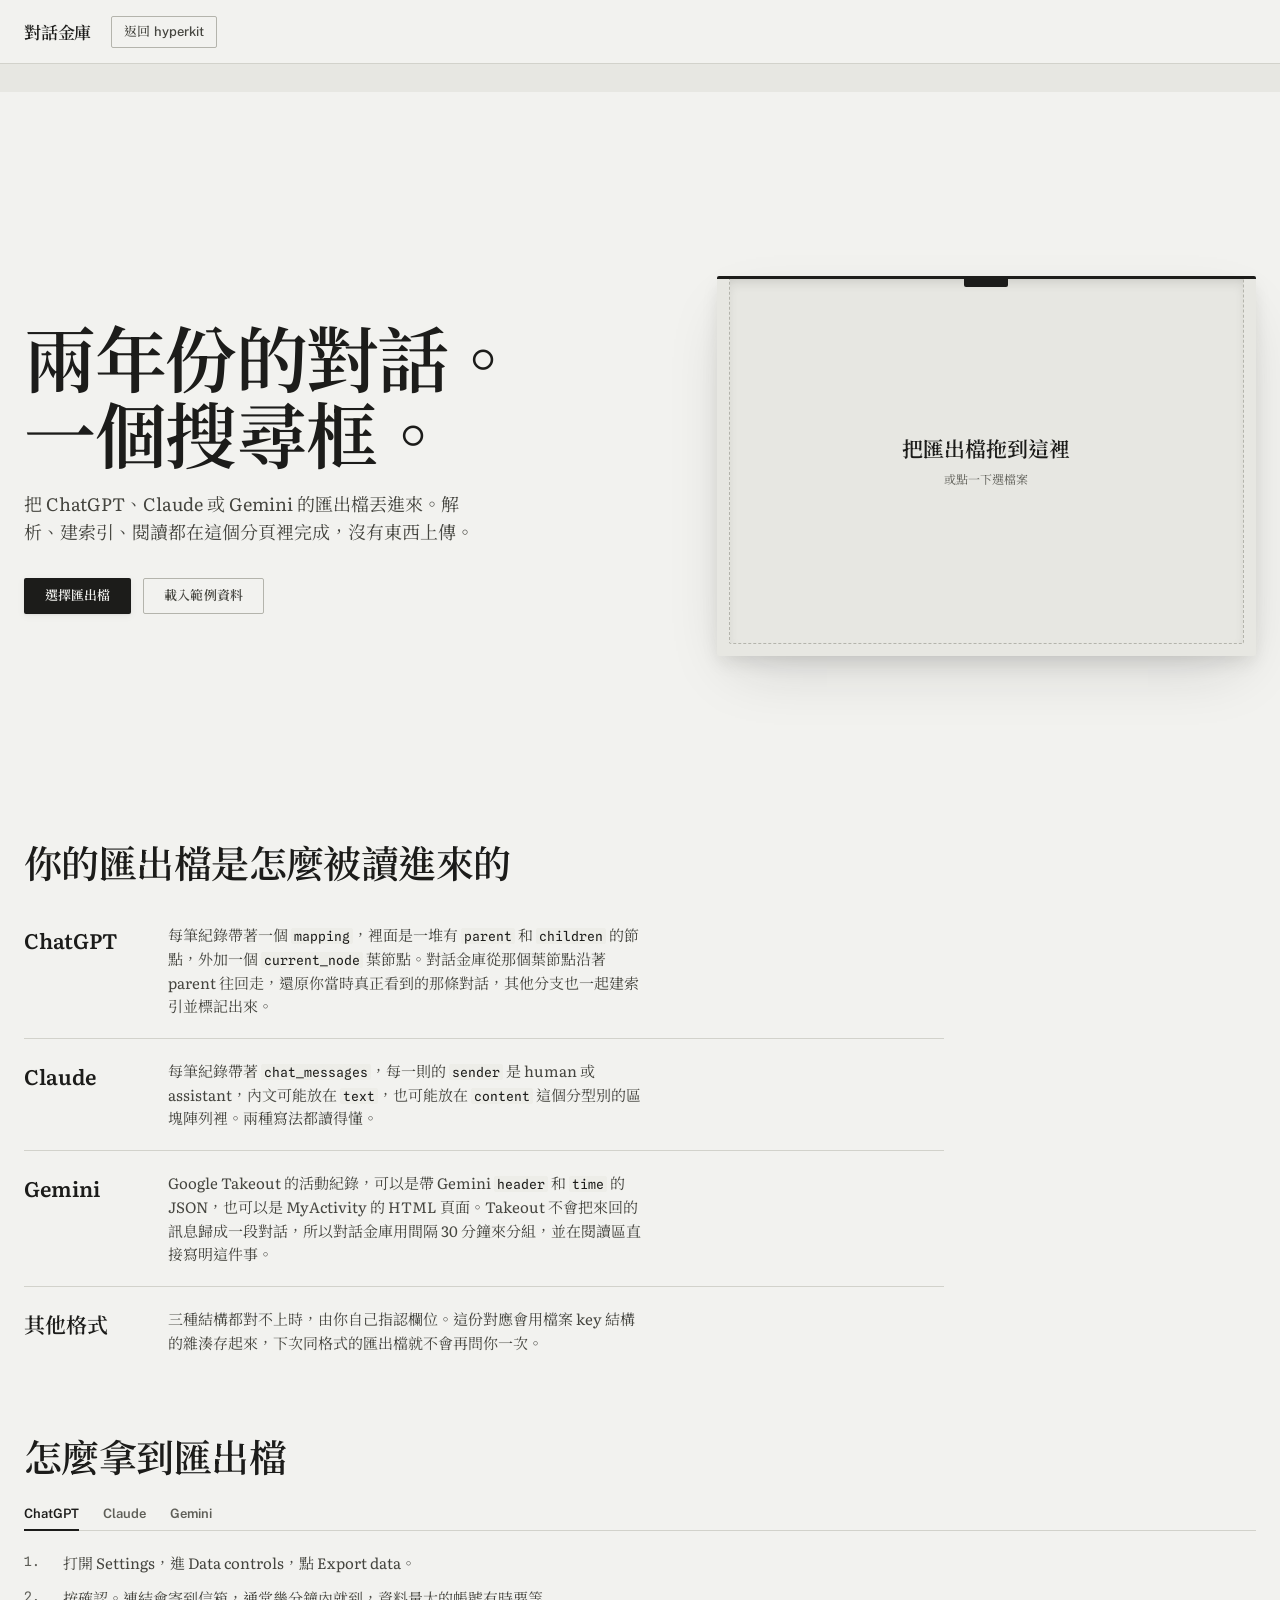
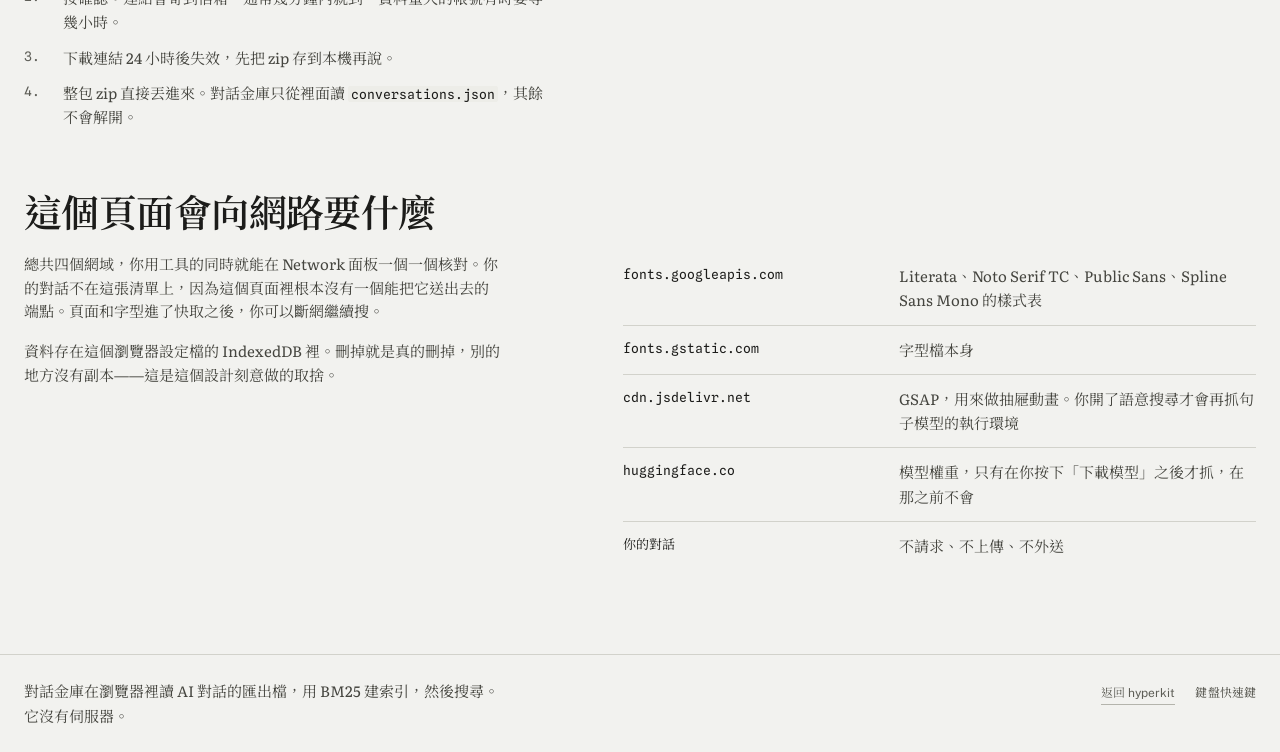
==== commit 03a6d136: "Localise the remaining four tools to Traditional Chinese cutout-forge, mockup-loom, gradientkit and " ====
--- a/chatvault/index.html
+++ b/chatvault/index.html
@@ -1,16 +1,19 @@
 <!doctype html>
-<html lang="en" data-vault="empty">
+<html lang="zh-Hant" data-vault="empty">
 <head>
 <meta charset="utf-8">
 <meta name="viewport" content="width=device-width, initial-scale=1">
-<title>ChatVault - search your ChatGPT, Claude and Gemini exports in this tab</title>
-<meta name="description" content="Drop a ChatGPT, Claude or Gemini export into the page. ChatVault parses it in a Web Worker, builds a BM25 index in the browser, and searches every conversation. Nothing uploads.">
+<title>對話金庫 - 在這個分頁裡搜尋你的 ChatGPT、Claude、Gemini 匯出檔</title>
+<meta name="description" content="把 ChatGPT、Claude 或 Gemini 的匯出檔丟進頁面。對話金庫用 Web Worker 解析它，在瀏覽器裡建一份 BM25 索引，然後搜尋每一段對話。沒有東西上傳。">
+<meta property="og:title" content="對話金庫 - 在這個分頁裡搜尋你的 AI 對話紀錄">
+<meta property="og:description" content="匯出檔丟進來就好。解析、建 BM25 索引、閱讀全在瀏覽器裡完成，沒有伺服器，沒有東西上傳。">
+<meta property="og:type" content="website">
 <meta name="color-scheme" content="light">
 <!-- Card-catalogue drawer: paper grey card, amber index tab, ink rules. -->
 <link rel="icon" href="data:image/svg+xml,%3Csvg xmlns='http://www.w3.org/2000/svg' viewBox='0 0 32 32'%3E%3Crect width='32' height='32' fill='%23F2F2EF'/%3E%3Crect x='8' y='4' width='10' height='5' fill='%23C8901A'/%3E%3Crect x='4.5' y='8.5' width='23' height='19' fill='none' stroke='%231C1C1A' stroke-width='2.5'/%3E%3Cpath d='M9 15h14M9 20h9' stroke='%231C1C1A' stroke-width='2.5'/%3E%3C/svg%3E">
 <link rel="preconnect" href="https://fonts.googleapis.com">
 <link rel="preconnect" href="https://fonts.gstatic.com" crossorigin>
-<link rel="stylesheet" href="https://fonts.googleapis.com/css2?family=Literata:ital,opsz,wght@0,7..72,400..700;1,7..72,400..600&family=Public+Sans:wght@500;600&family=Spline+Sans+Mono:wght@400;500&display=swap">
+<link rel="stylesheet" href="https://fonts.googleapis.com/css2?family=Literata:ital,opsz,wght@0,7..72,400..700;1,7..72,400..600&family=Noto+Serif+TC:wght@400;600;700&family=Public+Sans:wght@500;600&family=Spline+Sans+Mono:wght@400;500&display=swap">
 <link rel="stylesheet" href="./css/tokens.css">
 <link rel="stylesheet" href="./css/style.css">
 </head>
@@ -79,29 +82,29 @@
   </defs>
 </svg>
 
-<a class="skiplink" href="#dropzone" data-when="empty">Skip to import</a>
-<a class="skiplink" href="#q" data-when="loaded">Skip to search</a>
+<a class="skiplink" href="#dropzone" data-when="empty">跳到匯入</a>
+<a class="skiplink" href="#q" data-when="loaded">跳到搜尋</a>
 
 <header class="rail" id="rail">
-  <a class="rail__mark" href="./index.html">ChatVault</a>
+  <a class="rail__mark" href="./index.html">對話金庫</a>
 
   <div class="rail__search" data-when="loaded">
     <div class="qfield">
-      <label class="visually-hidden" for="q">Search every conversation</label>
+      <label class="visually-hidden" for="q">搜尋所有對話</label>
       <input id="q" class="qfield__input" type="search" autocomplete="off" spellcheck="false"
-             placeholder="Search every conversation" aria-describedby="q-hint">
-      <span class="qfield__hint" id="q-hint">Esc to clear</span>
-      <button type="button" id="syntax-toggle" class="linkbtn qfield__syntax" aria-expanded="false" aria-controls="syntax-panel">Syntax</button>
+             placeholder="搜尋所有對話" aria-describedby="q-hint">
+      <span class="qfield__hint" id="q-hint">Esc 清空</span>
+      <button type="button" id="syntax-toggle" class="linkbtn qfield__syntax" aria-expanded="false" aria-controls="syntax-panel">語法</button>
     </div>
     <p class="qfield__error" id="q-error" role="alert" hidden></p>
   </div>
 
-  <nav class="rail__actions" aria-label="Vault">
-    <span class="rail__badge" id="sample-badge" hidden>Sample vault</span>
-    <button type="button" class="btn btn--line btn--sm" id="filters-toggle" data-when="loaded" aria-expanded="false" aria-controls="filters">Filters</button>
-    <button type="button" class="btn btn--line btn--sm" id="stats-btn" data-when="loaded" aria-pressed="false">Stats</button>
-    <button type="button" class="btn btn--line btn--sm" id="vault-toggle" data-when="loaded" aria-expanded="false" aria-controls="vault-panel">Import</button>
-    <a class="btn btn--line btn--sm" href="../index.html">Hyperkit</a>
+  <nav class="rail__actions" aria-label="金庫">
+    <span class="rail__badge" id="sample-badge" hidden>範例資料</span>
+    <button type="button" class="btn btn--line btn--sm" id="filters-toggle" data-when="loaded" aria-expanded="false" aria-controls="filters">篩選</button>
+    <button type="button" class="btn btn--line btn--sm" id="stats-btn" data-when="loaded" aria-pressed="false">統計</button>
+    <button type="button" class="btn btn--line btn--sm" id="vault-toggle" data-when="loaded" aria-expanded="false" aria-controls="vault-panel">匯入</button>
+    <a class="btn btn--line btn--sm" href="../index.html">返回 hyperkit</a>
   </nav>
 </header>
 
@@ -109,50 +112,50 @@
   <p class="statusline__text"></p>
 </div>
 
-<section class="syntax" id="syntax-panel" data-when="loaded" hidden aria-label="Query syntax">
+<section class="syntax" id="syntax-panel" data-when="loaded" hidden aria-label="查詢語法">
   <dl class="syntax__list">
-    <div><dt>"exact phrase"</dt><dd>words must appear next to each other</dd></div>
-    <div><dt>-word</dt><dd>exclude conversations containing this word</dd></div>
-    <div><dt>+word</dt><dd>this word is required</dd></div>
-    <div><dt>role:human</dt><dd>only your messages. role:assistant for the other side</dd></div>
-    <div><dt>source:chatgpt</dt><dd>also claude, gemini</dd></div>
+    <div><dt>"整句"</dt><dd>這幾個字必須連在一起出現</dd></div>
+    <div><dt>-字詞</dt><dd>排除含有這個詞的對話</dd></div>
+    <div><dt>+字詞</dt><dd>這個詞一定要出現</dd></div>
+    <div><dt>role:human</dt><dd>只找你說的話。對方的用 role:assistant</dd></div>
+    <div><dt>source:chatgpt</dt><dd>也可以填 claude、gemini</dd></div>
     <div><dt>after:2025-03</dt><dd>before:2025-06-01</dd></div>
-    <div><dt>has:code</dt><dd>only conversations containing a code block</dd></div>
+    <div><dt>has:code</dt><dd>只找有程式碼區塊的對話</dd></div>
   </dl>
 </section>
 
 <div class="controls" data-when="loaded">
-  <div class="mode" id="mode-toggle" role="group" aria-label="Search mode">
+  <div class="mode" id="mode-toggle" role="group" aria-label="搜尋模式">
     <span class="mode__indicator" aria-hidden="true"></span>
-    <button type="button" class="mode__btn" data-mode="exact" aria-pressed="true" tabindex="0">Exact</button>
-    <button type="button" class="mode__btn" data-mode="expanded" aria-pressed="false" tabindex="-1">Expanded</button>
-    <button type="button" class="mode__btn" data-mode="meaning" aria-pressed="false" tabindex="-1" hidden disabled>Meaning</button>
+    <button type="button" class="mode__btn" data-mode="exact" aria-pressed="true" tabindex="0">精確</button>
+    <button type="button" class="mode__btn" data-mode="expanded" aria-pressed="false" tabindex="-1">擴充</button>
+    <button type="button" class="mode__btn" data-mode="meaning" aria-pressed="false" tabindex="-1" hidden disabled>語意</button>
   </div>
-  <button type="button" class="linkbtn linkbtn--dotted" id="semantic-enable" aria-expanded="false" aria-controls="semantic-panel" hidden>Enable meaning search</button>
+  <button type="button" class="linkbtn linkbtn--dotted" id="semantic-enable" aria-expanded="false" aria-controls="semantic-panel" hidden>開啟語意搜尋</button>
   <div class="chips" id="expansion-chips" hidden></div>
 </div>
 
 <div class="semantic" id="semantic-panel" data-when="loaded" hidden>
-  <p class="semantic__body">This downloads a 23 MB sentence model from huggingface.co, once. It runs in this tab. Your conversations are never sent anywhere.</p>
+  <p class="semantic__body">這會從 huggingface.co 下載一個 23 MB 的句子模型，只下載一次。模型跑在這個分頁裡，你的對話不會被送到任何地方。</p>
   <p class="semantic__state" id="semantic-state"></p>
   <div class="semantic__actions">
-    <button type="button" class="btn btn--solid btn--sm" id="semantic-go">Download the model</button>
-    <button type="button" class="btn btn--line btn--sm" id="semantic-not-now">Not now</button>
+    <button type="button" class="btn btn--solid btn--sm" id="semantic-go">下載模型</button>
+    <button type="button" class="btn btn--line btn--sm" id="semantic-not-now">先不要</button>
   </div>
 </div>
 
-<section class="kbhelp" id="keyboard-help" hidden aria-label="Keyboard shortcuts">
+<section class="kbhelp" id="keyboard-help" hidden aria-label="鍵盤快速鍵">
   <dl class="kbhelp__list">
-    <div><dt><kbd>/</kbd> <kbd>Ctrl</kbd>+<kbd>K</kbd></dt><dd>Focus the search field and select what is in it</dd></div>
-    <div><dt><kbd>Esc</kbd></dt><dd>Clear the query, then close whatever is open, one layer at a time</dd></div>
-    <div><dt><kbd>Up</kbd> <kbd>Down</kbd></dt><dd>Move through the index, even while typing</dd></div>
-    <div><dt><kbd>Enter</kbd></dt><dd>Open the selected conversation. <kbd>Shift</kbd>+<kbd>Enter</kbd> keeps focus in the index</dd></div>
-    <div><dt><kbd>j</kbd> <kbd>k</kbd></dt><dd>Next and previous message in the reading pane</dd></div>
-    <div><dt><kbd>[</kbd> <kbd>]</kbd></dt><dd>Previous and next branch at the first branch point</dd></div>
-    <div><dt><kbd>n</kbd> <kbd>Shift</kbd>+<kbd>n</kbd></dt><dd>Next and previous search hit</dd></div>
-    <div><dt><kbd>Ctrl</kbd>+<kbd>Enter</kbd></dt><dd>Search including messages on branches you did not keep</dd></div>
-    <div><dt><kbd>g</kbd> then <kbd>s</kbd></dt><dd>Statistics. <kbd>g</kbd> then <kbd>i</kbd> returns to the index</dd></div>
-    <div><dt><kbd>?</kbd></dt><dd>Open and close this list</dd></div>
+    <div><dt><kbd>/</kbd> <kbd>Ctrl</kbd>+<kbd>K</kbd></dt><dd>跳到搜尋框，並把裡面的字選起來</dd></div>
+    <div><dt><kbd>Esc</kbd></dt><dd>先清空查詢，再一層一層關掉開著的面板</dd></div>
+    <div><dt><kbd>↑</kbd> <kbd>↓</kbd></dt><dd>在索引裡上下移動，打字時也能用</dd></div>
+    <div><dt><kbd>Enter</kbd></dt><dd>打開選到的對話。<kbd>Shift</kbd>+<kbd>Enter</kbd> 會把焦點留在索引</dd></div>
+    <div><dt><kbd>j</kbd> <kbd>k</kbd></dt><dd>閱讀區的下一則、上一則訊息</dd></div>
+    <div><dt><kbd>[</kbd> <kbd>]</kbd></dt><dd>在第一個分歧點切換上一條、下一條分支</dd></div>
+    <div><dt><kbd>n</kbd> <kbd>Shift</kbd>+<kbd>n</kbd></dt><dd>下一個、上一個命中的字</dd></div>
+    <div><dt><kbd>Ctrl</kbd>+<kbd>Enter</kbd></dt><dd>連你沒有留下的分支訊息一起搜</dd></div>
+    <div><dt><kbd>g</kbd> 再按 <kbd>s</kbd></dt><dd>看統計。<kbd>g</kbd> 再按 <kbd>i</kbd> 回到索引</dd></div>
+    <div><dt><kbd>?</kbd></dt><dd>開關這張表</dd></div>
   </dl>
 </section>
 
@@ -164,24 +167,24 @@
 <main class="entry" data-when="empty">
   <section class="hero">
     <div class="hero__text">
-      <h1 class="hero__title">Two years of conversations.<br>One search box.</h1>
-      <p class="hero__sub">Drop a ChatGPT, Claude, or Gemini export. Parsed, indexed, and read in this tab. Nothing uploads.</p>
+      <h1 class="hero__title">兩年份的對話。<br>一個搜尋框。</h1>
+      <p class="hero__sub">把 ChatGPT、Claude 或 Gemini 的匯出檔丟進來。解析、建索引、閱讀都在這個分頁裡完成，沒有東西上傳。</p>
       <div class="hero__actions">
-        <button type="button" class="btn btn--solid" id="choose-file">Choose export file</button>
-        <button type="button" class="btn btn--line" id="load-sample">Load sample vault</button>
+        <button type="button" class="btn btn--solid" id="choose-file">選擇匯出檔</button>
+        <button type="button" class="btn btn--line" id="load-sample">載入範例資料</button>
       </div>
     </div>
 
     <div class="hero__drawer">
       <div class="dropzone" id="dropzone" role="button" tabindex="0" data-state="idle"
-           aria-label="Choose export file. You can also drop a file here.">
+           aria-label="選擇匯出檔。也可以把檔案拖進這裡。">
         <div class="dropzone__plate" aria-hidden="true"><span class="dropzone__pull"></span></div>
         <div class="dropzone__cavity">
-          <canvas class="drawer-canvas" id="drawer-canvas" role="img" aria-label="The drawer fills with one card sliver per conversation as the file is read."></canvas>
+          <canvas class="drawer-canvas" id="drawer-canvas" role="img" aria-label="檔案讀取的過程中，每讀到一段對話，抽屜裡就多一張卡片。"></canvas>
           <div class="tabstrip" id="tabstrip" aria-hidden="true"></div>
           <div class="dropzone__copy">
-            <p class="dropzone__label">Drop your export here</p>
-            <p class="dropzone__sub">or click to choose a file</p>
+            <p class="dropzone__label">把匯出檔拖到這裡</p>
+            <p class="dropzone__sub">或點一下選檔案</p>
           </div>
           <div class="dropzone__progress" id="dropzone-progress" role="progressbar" aria-valuemin="0" aria-valuemax="100" aria-valuenow="0" hidden>
             <span class="dropzone__bar"></span>
@@ -199,73 +202,73 @@
   </section>
 
   <section class="formats">
-    <h2 class="section__title">How your export gets read</h2>
+    <h2 class="section__title">你的匯出檔是怎麼被讀進來的</h2>
     <ol class="formats__list">
       <li class="formats__row">
         <span class="formats__name">ChatGPT</span>
-        <p class="formats__what">A record carrying <code>mapping</code>, an object of nodes with <code>parent</code> and <code>children</code>, plus a <code>current_node</code> leaf. ChatVault walks the parent chain from that leaf to get the conversation you actually had, then indexes the other branches too and marks them.</p>
+        <p class="formats__what">每筆紀錄帶著一個 <code>mapping</code>，裡面是一堆有 <code>parent</code> 和 <code>children</code> 的節點，外加一個 <code>current_node</code> 葉節點。對話金庫從那個葉節點沿著 parent 往回走，還原你當時真正看到的那條對話，其他分支也一起建索引並標記出來。</p>
       </li>
       <li class="formats__row">
         <span class="formats__name">Claude</span>
-        <p class="formats__what">A record carrying <code>chat_messages</code>, whose entries have a <code>sender</code> of human or assistant and text either in <code>text</code> or in a <code>content</code> array of typed blocks. Both shapes are read.</p>
+        <p class="formats__what">每筆紀錄帶著 <code>chat_messages</code>，每一則的 <code>sender</code> 是 human 或 assistant，內文可能放在 <code>text</code>，也可能放在 <code>content</code> 這個分型別的區塊陣列裡。兩種寫法都讀得懂。</p>
       </li>
       <li class="formats__row">
         <span class="formats__name">Gemini</span>
-        <p class="formats__what">Google Takeout activity, as JSON records with a Gemini <code>header</code> and a <code>time</code>, or as the MyActivity HTML page. Takeout does not group turns into conversations, so ChatVault groups them by a 30 minute gap and says so in the reading pane.</p>
+        <p class="formats__what">Google Takeout 的活動紀錄，可以是帶 Gemini <code>header</code> 和 <code>time</code> 的 JSON，也可以是 MyActivity 的 HTML 頁面。Takeout 不會把來回的訊息歸成一段對話，所以對話金庫用間隔 30 分鐘來分組，並在閱讀區直接寫明這件事。</p>
       </li>
       <li class="formats__row">
-        <span class="formats__name">Anything else</span>
-        <p class="formats__what">If none of the three structures match, you point at the fields yourself. The mapping is stored under a hash of the file's key shape, so the next export of the same format is read without asking.</p>
+        <span class="formats__name">其他格式</span>
+        <p class="formats__what">三種結構都對不上時，由你自己指認欄位。這份對應會用檔案 key 結構的雜湊存起來，下次同格式的匯出檔就不會再問你一次。</p>
       </li>
     </ol>
   </section>
 
   <section class="guides">
-    <h2 class="section__title">Getting your export</h2>
-    <div class="guides__tabs" id="guide-tabs" role="tablist" aria-label="Export instructions by provider">
+    <h2 class="section__title">怎麼拿到匯出檔</h2>
+    <div class="guides__tabs" id="guide-tabs" role="tablist" aria-label="各服務的匯出步驟">
       <button type="button" role="tab" id="guide-tab-chatgpt" aria-selected="true" aria-controls="guide-chatgpt" tabindex="0">ChatGPT</button>
       <button type="button" role="tab" id="guide-tab-claude" aria-selected="false" aria-controls="guide-claude" tabindex="-1">Claude</button>
       <button type="button" role="tab" id="guide-tab-gemini" aria-selected="false" aria-controls="guide-gemini" tabindex="-1">Gemini</button>
     </div>
     <div class="guides__panel" id="guide-chatgpt" role="tabpanel" aria-labelledby="guide-tab-chatgpt">
       <ol class="guides__steps">
-        <li>Open Settings, then Data controls, then Export data.</li>
-        <li>Confirm. The link arrives by email, usually within a few minutes, occasionally after some hours on large accounts.</li>
-        <li>The download link expires after 24 hours. Save the zip somewhere before it does.</li>
-        <li>Drop the whole zip here. ChatVault reads <code>conversations.json</code> out of it without unpacking the rest.</li>
+        <li><span>打開 Settings，進 Data controls，點 Export data。</span></li>
+        <li><span>按確認。連結會寄到信箱，通常幾分鐘內就到，資料量大的帳號有時要等幾小時。</span></li>
+        <li><span>下載連結 24 小時後失效，先把 zip 存到本機再說。</span></li>
+        <li><span>整包 zip 直接丟進來。對話金庫只從裡面讀 <code>conversations.json</code>，其餘不會解開。</span></li>
       </ol>
     </div>
     <div class="guides__panel" id="guide-claude" role="tabpanel" aria-labelledby="guide-tab-claude" hidden>
       <ol class="guides__steps">
-        <li>Open Settings, then Privacy, then Export data.</li>
-        <li>Confirm. The link arrives by email, usually within minutes.</li>
-        <li>The zip contains <code>conversations.json</code> along with account files that ChatVault ignores.</li>
-        <li>Drop the zip here. If your browser cannot unzip in the page, unzip it and drop <code>conversations.json</code> instead.</li>
+        <li><span>打開 Settings，進 Privacy，點 Export data。</span></li>
+        <li><span>按確認。連結會寄到信箱，通常幾分鐘內就到。</span></li>
+        <li><span>zip 裡除了 <code>conversations.json</code>，還有一些帳號檔案，那些會被略過。</span></li>
+        <li><span>把 zip 丟進來。如果你的瀏覽器沒辦法在頁面裡解壓縮，就自己解開，改丟 <code>conversations.json</code>。</span></li>
       </ol>
     </div>
     <div class="guides__panel" id="guide-gemini" role="tabpanel" aria-labelledby="guide-tab-gemini" hidden>
       <ol class="guides__steps">
-        <li>Go to Google Takeout and deselect everything.</li>
-        <li>Select My Activity, then use the format button to choose JSON, then restrict it to the Gemini Apps product.</li>
-        <li>Export. Takeout is slower than the other two: expect anything from minutes to a day depending on account size.</li>
-        <li>Drop the archive here, or drop <code>MyActivity.json</code> or <code>MyActivity.html</code> on its own.</li>
+        <li><span>到 Google Takeout，先把全部項目取消勾選。</span></li>
+        <li><span>只勾 My Activity，用格式按鈕改成 JSON，再把範圍縮到 Gemini Apps。</span></li>
+        <li><span>送出匯出。Takeout 比另外兩家慢，看帳號大小，可能幾分鐘也可能一整天。</span></li>
+        <li><span>整包壓縮檔丟進來，或單獨丟 <code>MyActivity.json</code>、<code>MyActivity.html</code> 也行。</span></li>
       </ol>
     </div>
   </section>
 
   <section class="privacy">
-    <h2 class="section__title">What this page requests from the network</h2>
+    <h2 class="section__title">這個頁面會向網路要什麼</h2>
     <div class="privacy__grid">
       <div class="privacy__prose">
-        <p>Four hosts, and you can check every one of them in the Network panel while you use the tool. Your conversations are not on this list because there is no endpoint in this page that could send them. Once the page and its fonts are cached, you can go offline and keep searching.</p>
-        <p>The vault lives in IndexedDB in this browser profile. Removing it removes it: there is no copy anywhere else, which is the trade this design makes on purpose.</p>
+        <p>總共四個網域，你用工具的同時就能在 Network 面板一個一個核對。你的對話不在這張清單上，因為這個頁面裡根本沒有一個能把它送出去的端點。頁面和字型進了快取之後，你可以斷網繼續搜。</p>
+        <p>資料存在這個瀏覽器設定檔的 IndexedDB 裡。刪掉就是真的刪掉，別的地方沒有副本——這是這個設計刻意做的取捨。</p>
       </div>
       <dl class="privacy__manifest">
-        <div><dt>fonts.googleapis.com</dt><dd>the stylesheet for Literata, Public Sans and Spline Sans Mono</dd></div>
-        <div><dt>fonts.gstatic.com</dt><dd>the font files themselves</dd></div>
-        <div><dt>cdn.jsdelivr.net</dt><dd>GSAP, used for the drawer animation. Also the sentence-model runtime, but only if you turn meaning search on</dd></div>
-        <div><dt>huggingface.co</dt><dd>the model weights, only after you press Download the model, and never before</dd></div>
-        <div><dt>your conversations</dt><dd>never requested, never posted, never sent</dd></div>
+        <div><dt>fonts.googleapis.com</dt><dd>Literata、Noto Serif TC、Public Sans、Spline Sans Mono 的樣式表</dd></div>
+        <div><dt>fonts.gstatic.com</dt><dd>字型檔本身</dd></div>
+        <div><dt>cdn.jsdelivr.net</dt><dd>GSAP，用來做抽屜動畫。你開了語意搜尋才會再抓句子模型的執行環境</dd></div>
+        <div><dt>huggingface.co</dt><dd>模型權重，只有在你按下「下載模型」之後才抓，在那之前不會</dd></div>
+        <div><dt>你的對話</dt><dd>不請求、不上傳、不外送</dd></div>
       </dl>
     </div>
   </section>
@@ -276,88 +279,88 @@
 <!-- ==================================================================== -->
 <div class="spine" id="spine" data-when="loaded">
   <canvas class="spine__canvas" id="spine-canvas" tabindex="0" role="img"
-          aria-label="One sliver per conversation, oldest at the left. Use the left and right arrow keys to move, Enter to open."></canvas>
+          aria-label="一段對話一張卡片，最舊的在左邊。用左右方向鍵移動，Enter 打開。"></canvas>
   <p class="spine__label" id="spine-label" aria-live="off"></p>
 </div>
 
 <main class="workspace" id="workspace" data-when="loaded" data-view="index" data-pane="both">
-  <aside class="filters" id="filters" data-open="false" aria-label="Filters">
+  <aside class="filters" id="filters" data-open="false" aria-label="篩選">
     <div class="filtergroup">
-      <h2 class="filters__head">Source</h2>
+      <h2 class="filters__head">來源</h2>
       <div class="chips" id="source-chips"></div>
     </div>
 
     <div class="filtergroup">
-      <h2 class="filters__head">Who is speaking</h2>
+      <h2 class="filters__head">誰說的</h2>
       <div class="radios">
-        <label><input type="radio" name="role" value="any" checked><span>Anyone</span></label>
-        <label><input type="radio" name="role" value="human"><span>You asked</span></label>
-        <label><input type="radio" name="role" value="assistant"><span>Assistant said</span></label>
+        <label><input type="radio" name="role" value="any" checked><span>都可以</span></label>
+        <label><input type="radio" name="role" value="human"><span>你問的</span></label>
+        <label><input type="radio" name="role" value="assistant"><span>AI 答的</span></label>
       </div>
     </div>
 
     <div class="filtergroup">
-      <h2 class="filters__head">Dates</h2>
+      <h2 class="filters__head">日期</h2>
       <div class="daterange">
-        <label class="daterange__field"><span>From</span><input type="month" id="date-from" class="field"></label>
-        <label class="daterange__field"><span>To</span><input type="month" id="date-to" class="field"></label>
+        <label class="daterange__field"><span>從</span><input type="month" id="date-from" class="field"></label>
+        <label class="daterange__field"><span>到</span><input type="month" id="date-to" class="field"></label>
       </div>
       <p class="daterange__error" id="date-error" hidden>
-        The start month is after the end month.
-        <button type="button" class="linkbtn" id="date-swap">Swap</button>
+        起始月份比結束月份還晚。
+        <button type="button" class="linkbtn" id="date-swap">對調</button>
       </p>
       <div class="daterange__quick">
-        <button type="button" class="linkbtn" data-range="30">Last 30 days</button>
-        <button type="button" class="linkbtn" data-range="year">This year</button>
-        <button type="button" class="linkbtn" data-range="all">All time</button>
+        <button type="button" class="linkbtn" data-range="30">近 30 天</button>
+        <button type="button" class="linkbtn" data-range="year">今年</button>
+        <button type="button" class="linkbtn" data-range="all">全部</button>
       </div>
     </div>
 
     <div class="filtergroup">
-      <h2 class="filters__head">Contents</h2>
-      <label class="checkline"><input type="checkbox" id="has-code"><span>Only conversations with code</span></label>
-    </div>
-
-    <button type="button" class="filters__clear" id="clear-filters" hidden>Clear all filters (0)</button>
+      <h2 class="filters__head">內容</h2>
+      <label class="checkline"><input type="checkbox" id="has-code"><span>只看有程式碼的對話</span></label>
+    </div>
+
+    <button type="button" class="filters__clear" id="clear-filters" hidden>清掉所有篩選（0）</button>
   </aside>
 
-  <section class="index" id="index" aria-label="Conversation index">
+  <section class="index" id="index" aria-label="對話索引">
     <header class="index__bar">
-      <p class="index__count" aria-hidden="true">0 conversations</p>
+      <p class="index__count" aria-hidden="true">0 段對話</p>
     </header>
     <div class="index__skeleton" hidden></div>
     <div class="index__scroll">
       <div class="index__spacer"></div>
-      <div class="index__track" role="listbox" tabindex="0" aria-label="Conversations"></div>
+      <div class="index__track" role="listbox" tabindex="0" aria-label="對話列表"></div>
       <div class="index__empty" hidden></div>
     </div>
   </section>
 
-  <section class="reader" id="reader" data-empty="true" aria-label="Conversation">
+  <section class="reader" id="reader" data-empty="true" aria-label="對話內容">
     <header class="reader__header">
-      <button type="button" class="btn btn--line btn--sm reader__back" id="back-to-index">Back to index</button>
-      <h2 class="reader__title">Nothing selected</h2>
+      <button type="button" class="btn btn--line btn--sm reader__back" id="back-to-index">回索引</button>
+      <h2 class="reader__title">還沒選對話</h2>
       <p class="reader__meta"></p>
       <div class="reader__tools">
         <div class="matchbar" hidden>
-          <span class="matchbar__count">0 matches</span>
-          <button type="button" class="matchbar__prev" aria-label="Previous match"><svg width="10" height="10" viewBox="0 0 16 16" aria-hidden="true" class="ic"><use href="#ic-chev-left"></use></svg></button>
-          <button type="button" class="matchbar__next" aria-label="Next match"><svg width="10" height="10" viewBox="0 0 16 16" aria-hidden="true" class="ic"><use href="#ic-chev-right"></use></svg></button>
+          <span class="matchbar__count">0 處命中</span>
+          <button type="button" class="matchbar__prev" aria-label="上一處命中"><svg width="10" height="10" viewBox="0 0 16 16" aria-hidden="true" class="ic"><use href="#ic-chev-left"></use></svg></button>
+          <button type="button" class="matchbar__next" aria-label="下一處命中"><svg width="10" height="10" viewBox="0 0 16 16" aria-hidden="true" class="ic"><use href="#ic-chev-right"></use></svg></button>
         </div>
         <div class="export">
-          <button type="button" class="btn btn--line btn--sm" id="export-btn" aria-expanded="false" aria-controls="export-popover">Export</button>
+          <button type="button" class="btn btn--line btn--sm" id="export-btn" aria-expanded="false" aria-controls="export-popover">匯出</button>
           <div class="popover" id="export-popover" hidden>
-            <button type="button" data-export="one-markdown">This conversation as Markdown</button>
-            <button type="button" data-export="one-json">This conversation as JSON</button>
+            <button type="button" data-export="one-markdown">這段對話存成 Markdown</button>
+            <button type="button" data-export="one-json">這段對話存成 JSON</button>
             <hr>
-            <button type="button" data-export="all-markdown">All results as Markdown (.zip)</button>
-            <button type="button" data-export="all-json">All results as JSON</button>
+            <button type="button" data-export="all-markdown">全部結果存成 Markdown（.zip）</button>
+            <button type="button" data-export="all-json">全部結果存成 JSON</button>
           </div>
         </div>
       </div>
     </header>
     <div class="notice-host reader__notice" hidden></div>
-    <p class="reader__empty">Pick a conversation on the left, or type in the search field. Every message on every branch is already indexed.</p>
+    <p class="reader__empty">從左邊挑一段對話，或直接在搜尋框打字。每一條分支上的每一則訊息都已經建好索引了。</p>
     <div class="reader__paging" hidden></div>
     <div class="reader__scroll">
       <div class="reader__spacer"></div>
@@ -365,41 +368,41 @@
     </div>
   </section>
 
-  <section class="stats" id="stats-view" aria-label="Statistics"></section>
+  <section class="stats" id="stats-view" aria-label="統計"></section>
 </main>
 
-<div class="vault" id="vault-panel" data-when="loaded" hidden aria-label="Vault">
+<div class="vault" id="vault-panel" data-when="loaded" hidden aria-label="金庫">
   <div class="vault__inner">
-    <h2 class="vault__title">Your vault</h2>
+    <h2 class="vault__title">你的金庫</h2>
     <ul class="vault__sources" id="vault-sources"></ul>
     <p class="vault__usage" id="vault-usage"></p>
     <div class="vault__row">
-      <button type="button" class="btn btn--line btn--sm" id="persist-btn">Keep this vault when storage runs low</button>
+      <button type="button" class="btn btn--line btn--sm" id="persist-btn">空間不足時保留這份資料</button>
       <p class="vault__state" id="persist-state"></p>
     </div>
     <div class="vault__row">
-      <button type="button" class="btn btn--solid btn--sm" id="import-more">Import another export</button>
+      <button type="button" class="btn btn--solid btn--sm" id="import-more">再匯入一個檔案</button>
     </div>
     <div class="vault__danger">
-      <h3 class="vault__danger-title">Clear the whole vault</h3>
-      <p class="vault__danger-body">This cannot be undone. Your original export files are not touched.</p>
+      <h3 class="vault__danger-title">清空整個金庫</h3>
+      <p class="vault__danger-body">這個動作沒辦法復原。你原本的匯出檔不會被動到。</p>
       <label class="vault__confirm">
-        <span>Type <code>delete</code> to confirm</span>
+        <span>輸入 <code>delete</code> 以確認</span>
         <input type="text" id="delete-confirm" class="field" autocomplete="off" spellcheck="false">
       </label>
-      <button type="button" class="btn btn--alert btn--sm" id="delete-btn" disabled>Clear the whole vault</button>
-    </div>
-    <button type="button" class="btn btn--line btn--sm vault__close" id="vault-close">Close</button>
+      <button type="button" class="btn btn--alert btn--sm" id="delete-btn" disabled>清空整個金庫</button>
+    </div>
+    <button type="button" class="btn btn--line btn--sm vault__close" id="vault-close">關閉</button>
   </div>
 </div>
 
 <p class="visually-hidden" id="live" aria-live="polite" aria-atomic="true"></p>
 
 <footer class="foot">
-  <p class="foot__what">ChatVault reads AI conversation exports in the browser, indexes them with BM25, and searches them. It has no server.</p>
-  <nav class="foot__links" aria-label="Elsewhere">
-    <a href="../index.html">Back to Hyperkit</a>
-    <button type="button" class="linkbtn" id="kb-toggle" aria-expanded="false" aria-controls="keyboard-help">Keyboard shortcuts</button>
+  <p class="foot__what">對話金庫在瀏覽器裡讀 AI 對話的匯出檔，用 BM25 建索引，然後搜尋。它沒有伺服器。</p>
+  <nav class="foot__links" aria-label="其他連結">
+    <a href="../index.html">返回 hyperkit</a>
+    <button type="button" class="linkbtn" id="kb-toggle" aria-expanded="false" aria-controls="keyboard-help">鍵盤快速鍵</button>
   </nav>
 </footer>
 
--- a/chatvault/css/tokens.css
+++ b/chatvault/css/tokens.css
@@ -86,10 +86,14 @@
      TYPE FAMILIES
      Literata is the only serif in the whole portfolio, justified by
      long-form reading and by the catalogue-card typographic tradition.
-     ------------------------------------------------------------------ */
-  --font-read: "Literata", Georgia, "Times New Roman", serif;
-  --font-ui:   "Public Sans", system-ui, -apple-system, "Segoe UI", sans-serif;
-  --font-mono: "Spline Sans Mono", ui-monospace, "SF Mono", Menlo, monospace;
+     Noto Serif TC sits behind every stack, including the monospace one:
+     Literata, Public Sans and Spline Sans Mono carry no CJK glyphs, and a
+     fallback to the system sans would put half a sentence in a grotesque.
+     Latin and digits still resolve to the family in front of it.
+     ------------------------------------------------------------------ */
+  --font-read: "Literata", "Noto Serif TC", Georgia, "Times New Roman", serif;
+  --font-ui:   "Public Sans", "Noto Serif TC", system-ui, -apple-system, "Segoe UI", sans-serif;
+  --font-mono: "Spline Sans Mono", ui-monospace, "SF Mono", Menlo, "Noto Serif TC", monospace;
 
   /* ------------------------------------------------------------------
      TYPE SCALE
